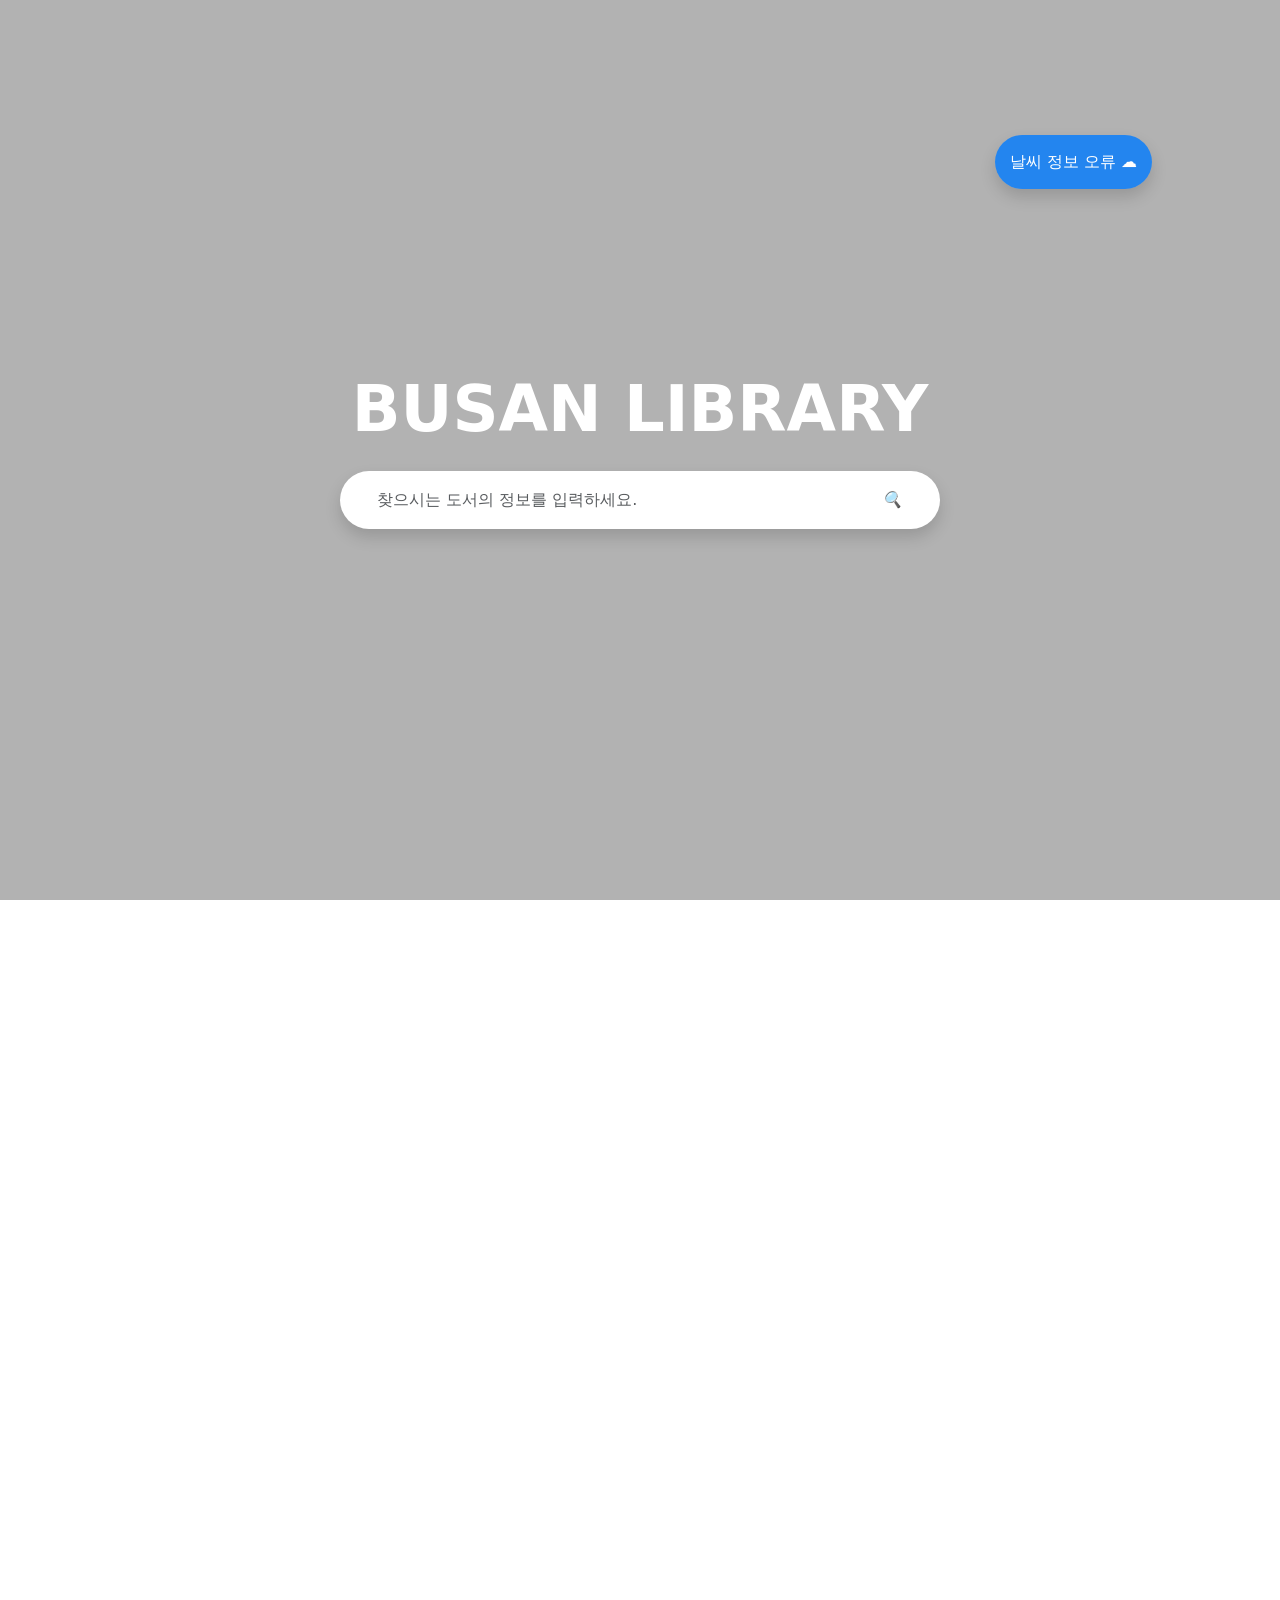
==== src/main/resources/templates/index.html @ 6555bce1 "feat: 메인페이지 틀 생성, 날씨 API 추가(서버에서 호출 방식으로 수정 예정)" ====
<!DOCTYPE html>
<html xmlns:th="http://www.thymeleaf.org">
<head>
    <meta charset="UTF-8">
    <meta name="viewport" content="width=device-width, initial-scale=1.0">
    <title>부산도서관 메인</title>
    <link href="https://cdn.jsdelivr.net/npm/bootstrap@5.3.0/dist/css/bootstrap.min.css" rel="stylesheet">

    <style>
        /* 1. 풀 페이지 스크롤 설정 */
        html, body {
            margin: 0; padding: 0;
            height: 100%;
            scroll-snap-type: y mandatory; /* Y축 자석 효과 */
            overflow-y: scroll;
        }
        section {
            height: 100vh; /* 화면 꽉 채우기 */
            scroll-snap-align: start; /* 섹션 시작점에 착 붙기 */
            position: relative;
            display: flex;
            flex-direction: column;
            justify-content: center;
            align-items: center;
        }

        /* Section 1: 배경 이미지 및 검색바 */
        #section1 {
            background: linear-gradient(rgba(0,0,0,0.3), rgba(0,0,0,0.3)),
            url('https://via.placeholder.com/1920x1080?text=Library+Background') no-repeat center center/cover;
            color: white;
        }
        .search-box {
            width: 80%; max-width: 600px;
            background: white;
            border-radius: 50px;
            padding: 10px 25px;
            display: flex; align-items: center;
        }
        .weather-info {
            position: absolute; top: 15%; right: 10%;
            background: rgba(0, 123, 255, 0.8);
            padding: 15px; border-radius: 30px;
        }

        /* Section 2: 도서관 소식 탭 */
        #section2 { background-color: #f8f9fa; }
        .nav-tabs .nav-link.active { background-color: #007bff; color: white; }

        /* Section 3: 공간 소개 캐러셀 */
        #section3 { background-color: #ffffff; }
        .carousel-item img { height: 60vh; object-fit: cover; }
    </style>
</head>
<body>

<section id="section1">
    <div class="weather-info shadow">
        <span id="busan-temp">로딩 중...</span>
        <span id="weather-icon">☁️</span>
    </div>

    <h1 class="display-3 fw-bold mb-4">BUSAN LIBRARY</h1>
    <div class="search-box shadow">
        <input type="text" class="form-control border-0 shadow-none"
               placeholder="찾으시는 도서의 정보를 입력하세요.">
        <button class="btn text-primary"><i class="bi bi-search">🔍</i></button>
    </div>
</section>

<section id="section2" class="container">
    <h2 class="mb-5 fw-bold">도서관 소식</h2>
    <ul class="nav nav-tabs mb-4" id="newsTab" role="tablist">
        <li class="nav-item"><button class="nav-link active" data-bs-toggle="tab" data-bs-target="#notice">공지사항</button></li>
        <li class="nav-item"><button class="nav-link" data-bs-toggle="tab" data-bs-target="#event">문화행사</button></li>
    </ul>
    <div class="tab-content w-100 p-4 bg-white rounded shadow-sm">
        <div class="tab-pane fade show active" id="notice">
            <p>등록된 공지사항이 없습니다. <a href="#">[전체보기]</a></p>
        </div>
        <div class="tab-pane fade" id="event">
            <p>진행 중인 행사가 없습니다. <a href="#">[전체보기]</a></p>
        </div>
    </div>
</section>

<section id="section3" class="container">
    <h2 class="mb-4 fw-bold">공간 소개</h2>
    <div id="spaceCarousel" class="carousel slide w-100" data-bs-ride="carousel">
        <div class="carousel-inner rounded shadow">
            <div class="carousel-item active">
                <img src="https://via.placeholder.com/1200x600?text=Space+01" class="d-block w-100" alt="공간1">
                <div class="carousel-caption d-none d-md-block bg-dark bg-opacity-50">
                    <h5>책누리터</h5>
                    <p>자유로운 독서 공간</p>
                </div>
            </div>
        </div>
        <button class="carousel-control-prev" type="button" data-bs-target="#spaceCarousel" data-bs-slide="prev">
            <span class="carousel-control-prev-icon"></span>
        </button>
        <button class="carousel-control-next" type="button" data-bs-target="#spaceCarousel" data-bs-slide="next">
            <span class="carousel-control-next-icon"></span>
        </button>
    </div>
</section>

<script src="https://cdn.jsdelivr.net/npm/bootstrap@5.3.0/dist/js/bootstrap.bundle.min.js"></script>
<script>

    // 1. 공공데이터포털에서 받은 인증키 (Encoding 키를 권장하지만 안 되면 Decoding 키로 교체)
    const WEATHER_API_KEY = '7e3732823bcfddf911e567ea22fe8bfcb55a3cc9e0ce0d9512bcf6c9d0312123';

    async function getBusanWeather() {
        // 2. 현재 날짜와 시간을 기상청 형식(YYYYMMDD / HH00)에 맞게 생성
        const now = new Date();
        const baseDate = now.toISOString().split('T')[0].replace(/-/g, '');

        // 초단기실황은 매시간 45분에 데이터가 생성되므로, 45분 이전이면 전 시간 데이터를 가져옵니다.
        let hours = now.getHours();
        if (now.getMinutes() < 45) hours -= 1;
        const baseTime = String(hours).padStart(2, '0') + '00';

        // 3. 부산광역시청 부근 좌표 (nx=98, ny=76)
        const url = `https://apis.data.go.kr/1360000/VilageFcstInfoService_2.0/getUltraSrtNcst`
            + `?serviceKey=${WEATHER_API_KEY}`
            + `&pageNo=1&numOfRows=10&dataType=JSON`
            + `&base_date=${baseDate}&base_time=${baseTime}&nx=98&ny=76`;

        try {
            const response = await fetch(url);
            const data = await response.json();

            if (data.response.header.resultCode === '00') {
                const items = data.response.body.items.item;

                // T1H: 기온, PTY: 강수형태 (0:없음, 1:비, 3:눈 등)
                const temp = items.find(i => i.category === 'T1H').obsrValue;
                const pty = items.find(i => i.category === 'PTY').obsrValue;

                // 기온 업데이트
                document.getElementById('busan-temp').innerText = `부산 ${temp}°C`;

                // 강수 형태에 따른 아이콘 변경 (간단 버전)
                let icon = '☀️';
                if (pty === '1' || pty === '2') icon = '🌧️';
                else if (pty === '3') icon = '❄️';
                else if (now.getHours() >= 18 || now.getHours() < 6) icon = '🌙';

                document.getElementById('weather-icon').innerText = icon;

                console.log("날씨 업데이트 완료!", baseDate, baseTime);
            } else {
                console.error("API 응답 오류:", data.response.header.resultMsg);
            }
        } catch (error) {
            console.error("날씨 호출 실패:", error);
            document.getElementById('busan-temp').innerText = "날씨 정보 오류";
        }
    }

    // 페이지 로드 시 즉시 실행
    getBusanWeather();
</script>
</body>
</html>
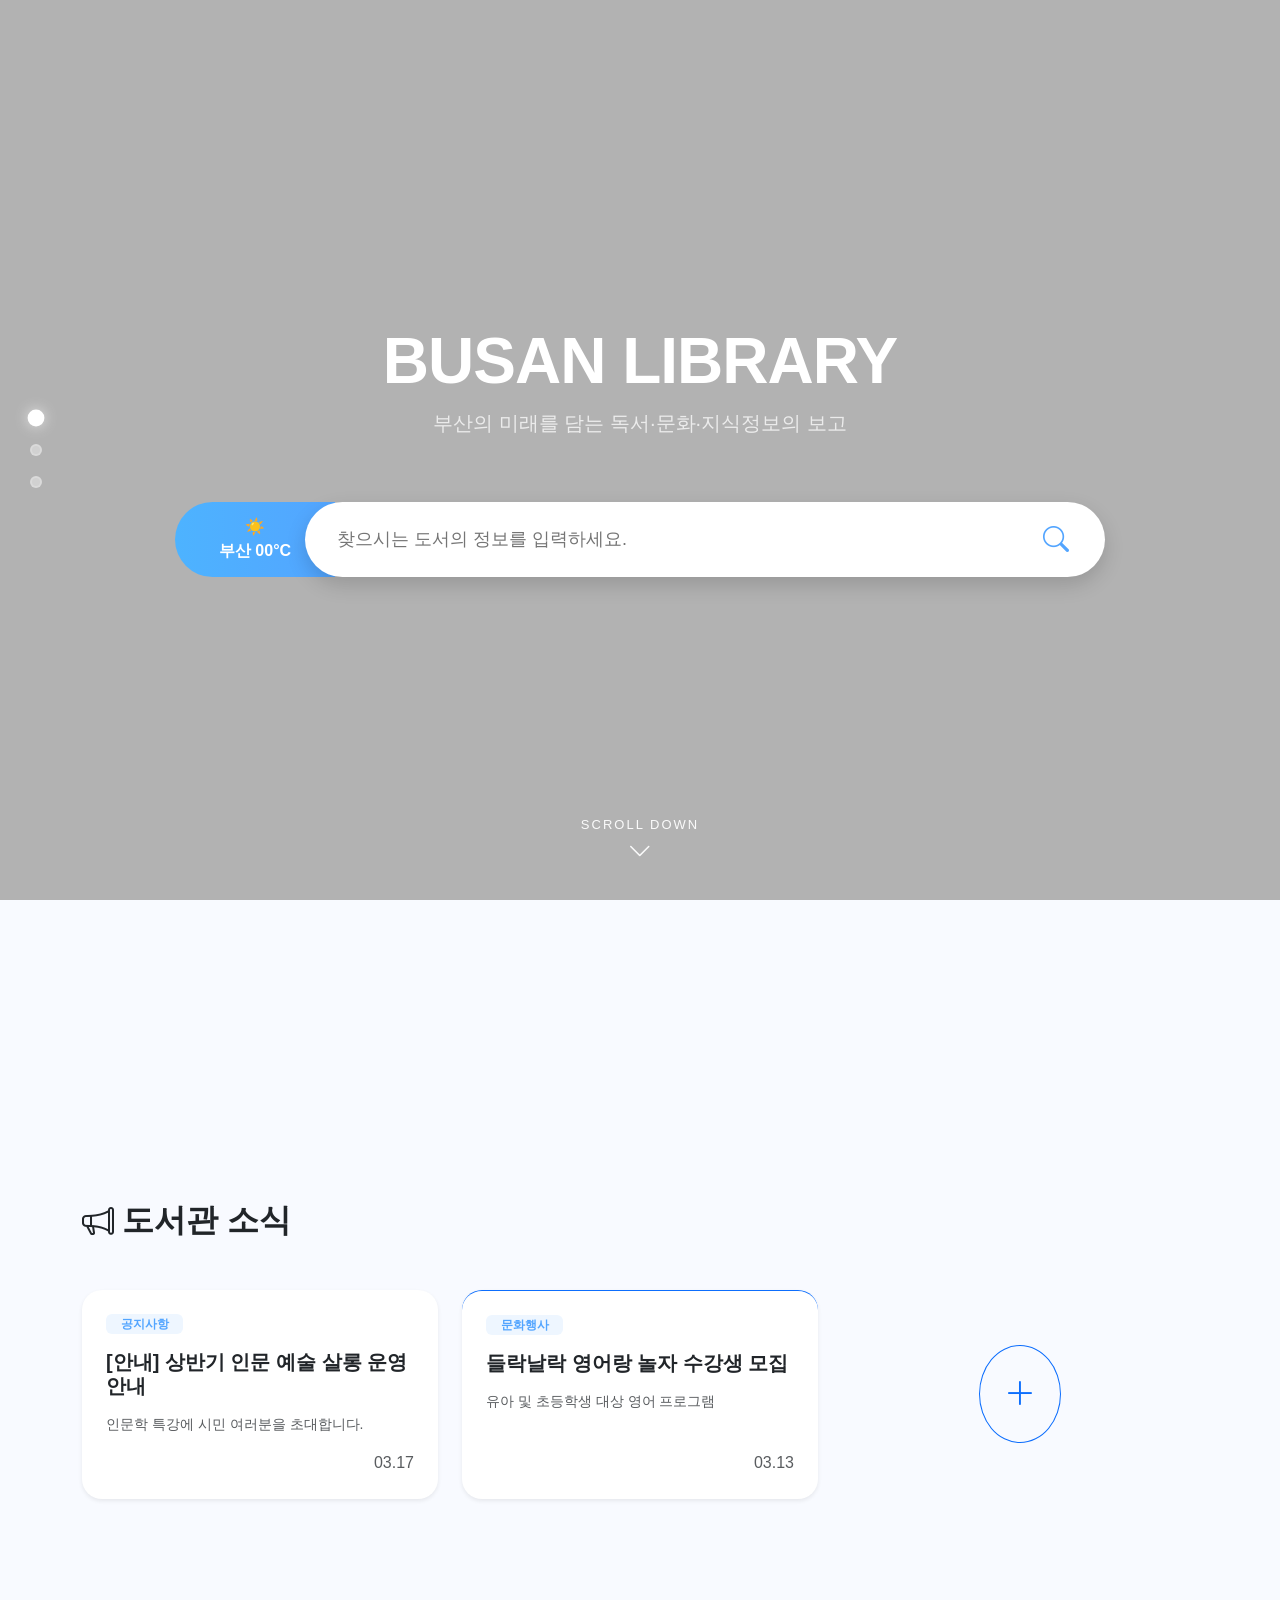
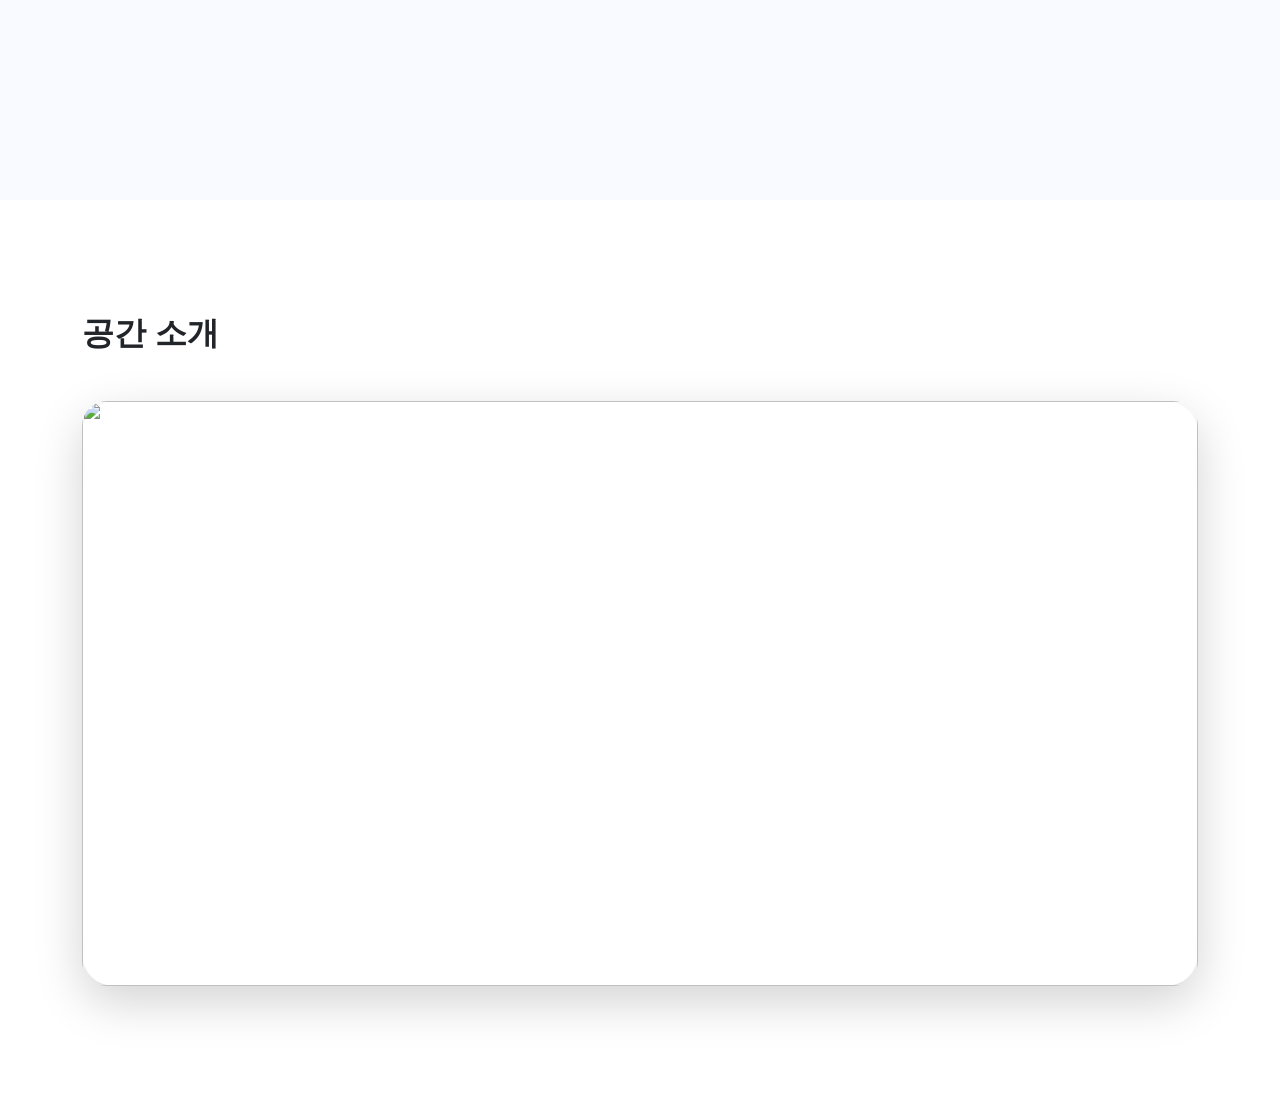
==== commit ceee67d4: "Merge branch 'middle' into jihyo # Conflicts: #	src/main/resources/application.properties" ====
--- a/src/main/resources/templates/index.html
+++ b/src/main/resources/templates/index.html
@@ -3,164 +3,285 @@
 <head>
     <meta charset="UTF-8">
     <meta name="viewport" content="width=device-width, initial-scale=1.0">
-    <title>부산도서관 메인</title>
+    <title>부산도서관 - 메인</title>
+
     <link href="https://cdn.jsdelivr.net/npm/bootstrap@5.3.0/dist/css/bootstrap.min.css" rel="stylesheet">
+    <link rel="stylesheet" href="https://cdn.jsdelivr.net/npm/bootstrap-icons@1.11.0/font/bootstrap-icons.css">
+
+    <link rel="stylesheet" as="style" crossorigin href="https://cdn.jsdelivr.net/gh/orioncactus/pretendard@v1.3.9/dist/web/static/pretendard.css" />
 
     <style>
-        /* 1. 풀 페이지 스크롤 설정 */
+        :root {
+            --lib-blue: #53a5ff;
+        }
+
+        /* 1. 기본 레이아웃 및 자석 스크롤 설정 */
         html, body {
             margin: 0; padding: 0;
             height: 100%;
-            scroll-snap-type: y mandatory; /* Y축 자석 효과 */
+            scroll-snap-type: y mandatory;
+            scroll-behavior: smooth;
+            background-color: #fff;
+            /* 스크롤바 숨기기 (Firefox, IE/Edge) */
+            scrollbar-width: none;
+            -ms-overflow-style: none;
+        }
+
+        /* 크롬, 사파리, 엣지에서 스크롤바 숨기기 */
+        html::-webkit-scrollbar, body::-webkit-scrollbar {
+            display: none;
+        }
+
+        body {
+            font-family: 'Pretendard Variable', sans-serif;
             overflow-y: scroll;
         }
+
         section {
-            height: 100vh; /* 화면 꽉 채우기 */
-            scroll-snap-align: start; /* 섹션 시작점에 착 붙기 */
+            height: 100vh;
+            width: 100%;
+            scroll-snap-align: start;
+            scroll-snap-stop: always;
             position: relative;
             display: flex;
-            flex-direction: column;
+            align-items: center;
             justify-content: center;
-            align-items: center;
-        }
-
-        /* Section 1: 배경 이미지 및 검색바 */
+        }
+
+        /* 2. 왼쪽 고정 점 (Scroll Dots) 스타일 */
+        .scroll-dots {
+            position: fixed;
+            top: 50%;
+            left: 30px;
+            transform: translateY(-50%);
+            display: flex;
+            flex-direction: column;
+            gap: 20px;
+            z-index: 2000;
+        }
+
+        .scroll-dots .dot {
+            width: 12px;
+            height: 12px;
+            background-color: rgba(255, 255, 255, 0.4);
+            border: 2px solid rgba(255, 255, 255, 0.2);
+            border-radius: 50%;
+            transition: all 0.3s ease;
+            text-decoration: none;
+        }
+
+        /* [활성화 상태] - 선택 시 색상 전부 선명한 화이트로 */
+        .scroll-dots .dot.active,
+        .scroll-dots .dot:hover {
+            /* 기존: 테두리만 있는 느낌 제거 */
+            /* [수정] 선명한 화이트로 꽉 채우기 */
+            background-color: #ffffff;
+            border: none; /* 테두리는 깔끔하게 제거 */
+
+            transform: scale(1.4); /* 살짝 커지는 효과 유지 */
+            box-shadow: 0 0 10px #e5e5e5;
+        }
+
+
+        /* 3. Section 1 디자인 (메인 비주얼) */
         #section1 {
             background: linear-gradient(rgba(0,0,0,0.3), rgba(0,0,0,0.3)),
-            url('https://via.placeholder.com/1920x1080?text=Library+Background') no-repeat center center/cover;
+            url('https://library.busan.go.kr/portal/img/main/visual_img01.jpg') no-repeat center center/cover;
             color: white;
-        }
-        .search-box {
-            width: 80%; max-width: 600px;
-            background: white;
+            flex-direction: column;
+        }
+
+        .main-title { font-weight: 800; letter-spacing: -1px; }
+
+        /* [핵심] 레이어드 검색 캡슐 */
+        .search-capsule {
+            display: flex;
+            align-items: center;
+            width: 90%;
+            max-width: 930px;
+            height: 75px;
+            background: transparent;
+            overflow: visible;
+        }
+
+        .weather-box {
+            background: linear-gradient(to right, #4db3ff, var(--lib-blue));
+            color: white;
+            height: 100%;
+            min-width: 160px;
+            display: flex;
+            flex-direction: column;
+            justify-content: center;
+            align-items: center;
+            font-weight: 700;
+            padding: 0 15px;
+            border-top-left-radius: 50px;
+            border-bottom-left-radius: 50px;
+            z-index: 1;
+        }
+
+        .search-input-group {
+            display: flex;
+            flex: 1;
+            height: 100%;
+            background-color: white;
             border-radius: 50px;
-            padding: 10px 25px;
-            display: flex; align-items: center;
-        }
-        .weather-info {
-            position: absolute; top: 15%; right: 10%;
-            background: rgba(0, 123, 255, 0.8);
-            padding: 15px; border-radius: 30px;
-        }
-
-        /* Section 2: 도서관 소식 탭 */
-        #section2 { background-color: #f8f9fa; }
-        .nav-tabs .nav-link.active { background-color: #007bff; color: white; }
-
-        /* Section 3: 공간 소개 캐러셀 */
+            padding: 0 30px;
+            align-items: center;
+            margin-left: -30px; /* 레이어 겹치기 */
+            z-index: 2;
+            box-shadow: 0 8px 20px rgba(0,0,0,0.15);
+        }
+
+        .search-input {
+            border: none; outline: none;
+            width: 100%; font-size: 18px; color: #333;
+            background: transparent;
+        }
+
+        .search-btn {
+            background: none; border: none;
+            color: var(--lib-blue); font-size: 26px;
+            cursor: pointer;
+        }
+
+        /* 스크롤 가이드 가사 애니메이션 */
+        .scroll-down-guide {
+            position: absolute;
+            bottom: 30px;
+            left: 50%;
+            transform: translateX(-50%);
+            display: flex;
+            flex-direction: column;
+            align-items: center;
+            color: rgba(255, 255, 255, 0.94);
+        }
+
+        .scroll-down-guide .arrow {
+            font-size: 24px;
+            animation: scrollDownAni 1.5s infinite;
+        }
+
+        @keyframes scrollDownAni {
+            0%, 100% { transform: translateY(0); opacity: 0.7; }
+            50% { transform: translateY(10px); opacity: 1; }
+        }
+
+        /* 4. Section 2 & 3 (공지사항 및 슬라이드) */
+        #section2 { background-color: #f8faff; }
         #section3 { background-color: #ffffff; }
-        .carousel-item img { height: 60vh; object-fit: cover; }
+        .card { border: none; border-radius: 20px; transition: 0.3s; }
+        .card:hover { transform: translateY(-10px); box-shadow: 0 10px 20px rgba(0,0,0,0.1); }
+        .badge-notice { background-color: #eef6ff; color: var(--lib-blue); }
+        .carousel-item img { height: 65vh; object-fit: cover; border-radius: 25px; }
     </style>
 </head>
 <body>
 
+<div class="scroll-dots" id="scrollDots">
+    <a href="#section1" class="dot active"></a>
+    <a href="#section2" class="dot"></a>
+    <a href="#section3" class="dot"></a>
+</div>
+
 <section id="section1">
-    <div class="weather-info shadow">
-        <span id="busan-temp">로딩 중...</span>
-        <span id="weather-icon">☁️</span>
-    </div>
-
-    <h1 class="display-3 fw-bold mb-4">BUSAN LIBRARY</h1>
-    <div class="search-box shadow">
-        <input type="text" class="form-control border-0 shadow-none"
-               placeholder="찾으시는 도서의 정보를 입력하세요.">
-        <button class="btn text-primary"><i class="bi bi-search">🔍</i></button>
+    <div class="text-center mb-5">
+        <h1 class="display-3 main-title">BUSAN LIBRARY</h1>
+        <p class="fs-5 opacity-75">부산의 미래를 담는 독서·문화·지식정보의 보고</p>
+    </div>
+
+    <form action="/book/list" method="get" class="search-capsule">
+        <div class="weather-box">
+            <span id="weather-icon" th:text="${weatherIcon}">☀️</span>
+            <span id="busan-text" th:text="'부산 ' + ${temp} + '°C'">부산 00°C</span>
+        </div>
+
+        <div class="search-input-group">
+            <input type="text" name="keyword" class="search-input"
+                   placeholder="찾으시는 도서의 정보를 입력하세요." required autofocus
+                   oninvalid="this.setCustomValidity('검색어를 입력해주세요.')"
+                   oninput="this.setCustomValidity('')">
+            <button type="submit" class="search-btn">
+                <i class="bi bi-search align-middle"></i>
+            </button>
+        </div>
+    </form>
+
+    <div class="scroll-down-guide">
+        <div class="text" style="font-size: 13px; letter-spacing: 2px;">SCROLL DOWN</div>
+        <i class="bi bi-chevron-down arrow"></i>
     </div>
 </section>
 
-<section id="section2" class="container">
-    <h2 class="mb-5 fw-bold">도서관 소식</h2>
-    <ul class="nav nav-tabs mb-4" id="newsTab" role="tablist">
-        <li class="nav-item"><button class="nav-link active" data-bs-toggle="tab" data-bs-target="#notice">공지사항</button></li>
-        <li class="nav-item"><button class="nav-link" data-bs-toggle="tab" data-bs-target="#event">문화행사</button></li>
-    </ul>
-    <div class="tab-content w-100 p-4 bg-white rounded shadow-sm">
-        <div class="tab-pane fade show active" id="notice">
-            <p>등록된 공지사항이 없습니다. <a href="#">[전체보기]</a></p>
-        </div>
-        <div class="tab-pane fade" id="event">
-            <p>진행 중인 행사가 없습니다. <a href="#">[전체보기]</a></p>
+<section id="section2">
+    <div class="container">
+        <h2 class="fw-bold mb-5"><i class="bi bi-megaphone align-middle me-2"></i>도서관 소식</h2>
+        <div class="row g-4">
+            <div class="col-md-4">
+                <div class="card p-4 shadow-sm h-100">
+                    <span class="badge badge-notice mb-3 w-25">공지사항</span>
+                    <h5 class="fw-bold mb-3">[안내] 상반기 인문 예술 살롱 운영 안내</h5>
+                    <p class="text-muted small">인문학 특강에 시민 여러분을 초대합니다.</p>
+                    <div class="mt-auto text-end text-muted">03.17</div>
+                </div>
+            </div>
+            <div class="col-md-4">
+                <div class="card p-4 shadow-sm h-100 border-primary border-top">
+                    <span class="badge badge-notice mb-3 w-25">문화행사</span>
+                    <h5 class="fw-bold mb-3">들락날락 영어랑 놀자 수강생 모집</h5>
+                    <p class="text-muted small">유아 및 초등학생 대상 영어 프로그램</p>
+                    <div class="mt-auto text-end text-muted">03.13</div>
+                </div>
+            </div>
+            <div class="col-md-4 d-flex align-items-center justify-content-center">
+                <a href="#" class="btn btn-outline-primary rounded-circle p-4"><i class="bi bi-plus-lg fs-2"></i></a>
+            </div>
         </div>
     </div>
 </section>
 
-<section id="section3" class="container">
-    <h2 class="mb-4 fw-bold">공간 소개</h2>
-    <div id="spaceCarousel" class="carousel slide w-100" data-bs-ride="carousel">
-        <div class="carousel-inner rounded shadow">
-            <div class="carousel-item active">
-                <img src="https://via.placeholder.com/1200x600?text=Space+01" class="d-block w-100" alt="공간1">
-                <div class="carousel-caption d-none d-md-block bg-dark bg-opacity-50">
-                    <h5>책누리터</h5>
-                    <p>자유로운 독서 공간</p>
-                </div>
-            </div>
-        </div>
-        <button class="carousel-control-prev" type="button" data-bs-target="#spaceCarousel" data-bs-slide="prev">
-            <span class="carousel-control-prev-icon"></span>
-        </button>
-        <button class="carousel-control-next" type="button" data-bs-target="#spaceCarousel" data-bs-slide="next">
-            <span class="carousel-control-next-icon"></span>
-        </button>
+<section id="section3">
+    <div class="container text-center">
+        <h2 class="fw-bold mb-5 text-start">공간 소개</h2>
+        <div id="libCarousel" class="carousel slide shadow-lg rounded-5" data-bs-ride="carousel">
+            <div class="carousel-inner">
+                <div class="carousel-item active"><img src="https://library.busan.go.kr/portal/img/main/space_img01.jpg" class="d-block w-100"></div>
+                <div class="carousel-item"><img src="https://library.busan.go.kr/portal/img/main/space_img02.jpg" class="d-block w-100"></div>
+            </div>
+        </div>
     </div>
 </section>
 
 <script src="https://cdn.jsdelivr.net/npm/bootstrap@5.3.0/dist/js/bootstrap.bundle.min.js"></script>
 <script>
-
-    // 1. 공공데이터포털에서 받은 인증키 (Encoding 키를 권장하지만 안 되면 Decoding 키로 교체)
-    const WEATHER_API_KEY = '7e3732823bcfddf911e567ea22fe8bfcb55a3cc9e0ce0d9512bcf6c9d0312123';
-
-    async function getBusanWeather() {
-        // 2. 현재 날짜와 시간을 기상청 형식(YYYYMMDD / HH00)에 맞게 생성
-        const now = new Date();
-        const baseDate = now.toISOString().split('T')[0].replace(/-/g, '');
-
-        // 초단기실황은 매시간 45분에 데이터가 생성되므로, 45분 이전이면 전 시간 데이터를 가져옵니다.
-        let hours = now.getHours();
-        if (now.getMinutes() < 45) hours -= 1;
-        const baseTime = String(hours).padStart(2, '0') + '00';
-
-        // 3. 부산광역시청 부근 좌표 (nx=98, ny=76)
-        const url = `https://apis.data.go.kr/1360000/VilageFcstInfoService_2.0/getUltraSrtNcst`
-            + `?serviceKey=${WEATHER_API_KEY}`
-            + `&pageNo=1&numOfRows=10&dataType=JSON`
-            + `&base_date=${baseDate}&base_time=${baseTime}&nx=98&ny=76`;
-
-        try {
-            const response = await fetch(url);
-            const data = await response.json();
-
-            if (data.response.header.resultCode === '00') {
-                const items = data.response.body.items.item;
-
-                // T1H: 기온, PTY: 강수형태 (0:없음, 1:비, 3:눈 등)
-                const temp = items.find(i => i.category === 'T1H').obsrValue;
-                const pty = items.find(i => i.category === 'PTY').obsrValue;
-
-                // 기온 업데이트
-                document.getElementById('busan-temp').innerText = `부산 ${temp}°C`;
-
-                // 강수 형태에 따른 아이콘 변경 (간단 버전)
-                let icon = '☀️';
-                if (pty === '1' || pty === '2') icon = '🌧️';
-                else if (pty === '3') icon = '❄️';
-                else if (now.getHours() >= 18 || now.getHours() < 6) icon = '🌙';
-
-                document.getElementById('weather-icon').innerText = icon;
-
-                console.log("날씨 업데이트 완료!", baseDate, baseTime);
-            } else {
-                console.error("API 응답 오류:", data.response.header.resultMsg);
+    const dots = document.querySelectorAll('.dot');
+    const sections = document.querySelectorAll('section');
+    const dotsContainer = document.getElementById('scrollDots');
+
+    window.addEventListener('scroll', () => {
+        let current = "";
+        sections.forEach(section => {
+            const sectionTop = section.offsetTop;
+            const sectionHeight = section.clientHeight;
+            if (pageYOffset >= (sectionTop - sectionHeight / 3)) {
+                current = section.getAttribute('id');
             }
-        } catch (error) {
-            console.error("날씨 호출 실패:", error);
-            document.getElementById('busan-temp').innerText = "날씨 정보 오류";
-        }
-    }
-
-    // 페이지 로드 시 즉시 실행
-    getBusanWeather();
+        });
+
+        dots.forEach(dot => {
+            dot.classList.remove('active');
+            if (dot.getAttribute('href').includes(current)) {
+                dot.classList.add('active');
+            }
+        });
+
+        // 배경이 밝은 섹션2, 3에서는 점 색상을 어둡게 변경
+        if (current === 'section2' || current === 'section3') {
+            dotsContainer.classList.add('dots-dark');
+        } else {
+            dotsContainer.classList.remove('dots-dark');
+        }
+    });
 </script>
 </body>
 </html>
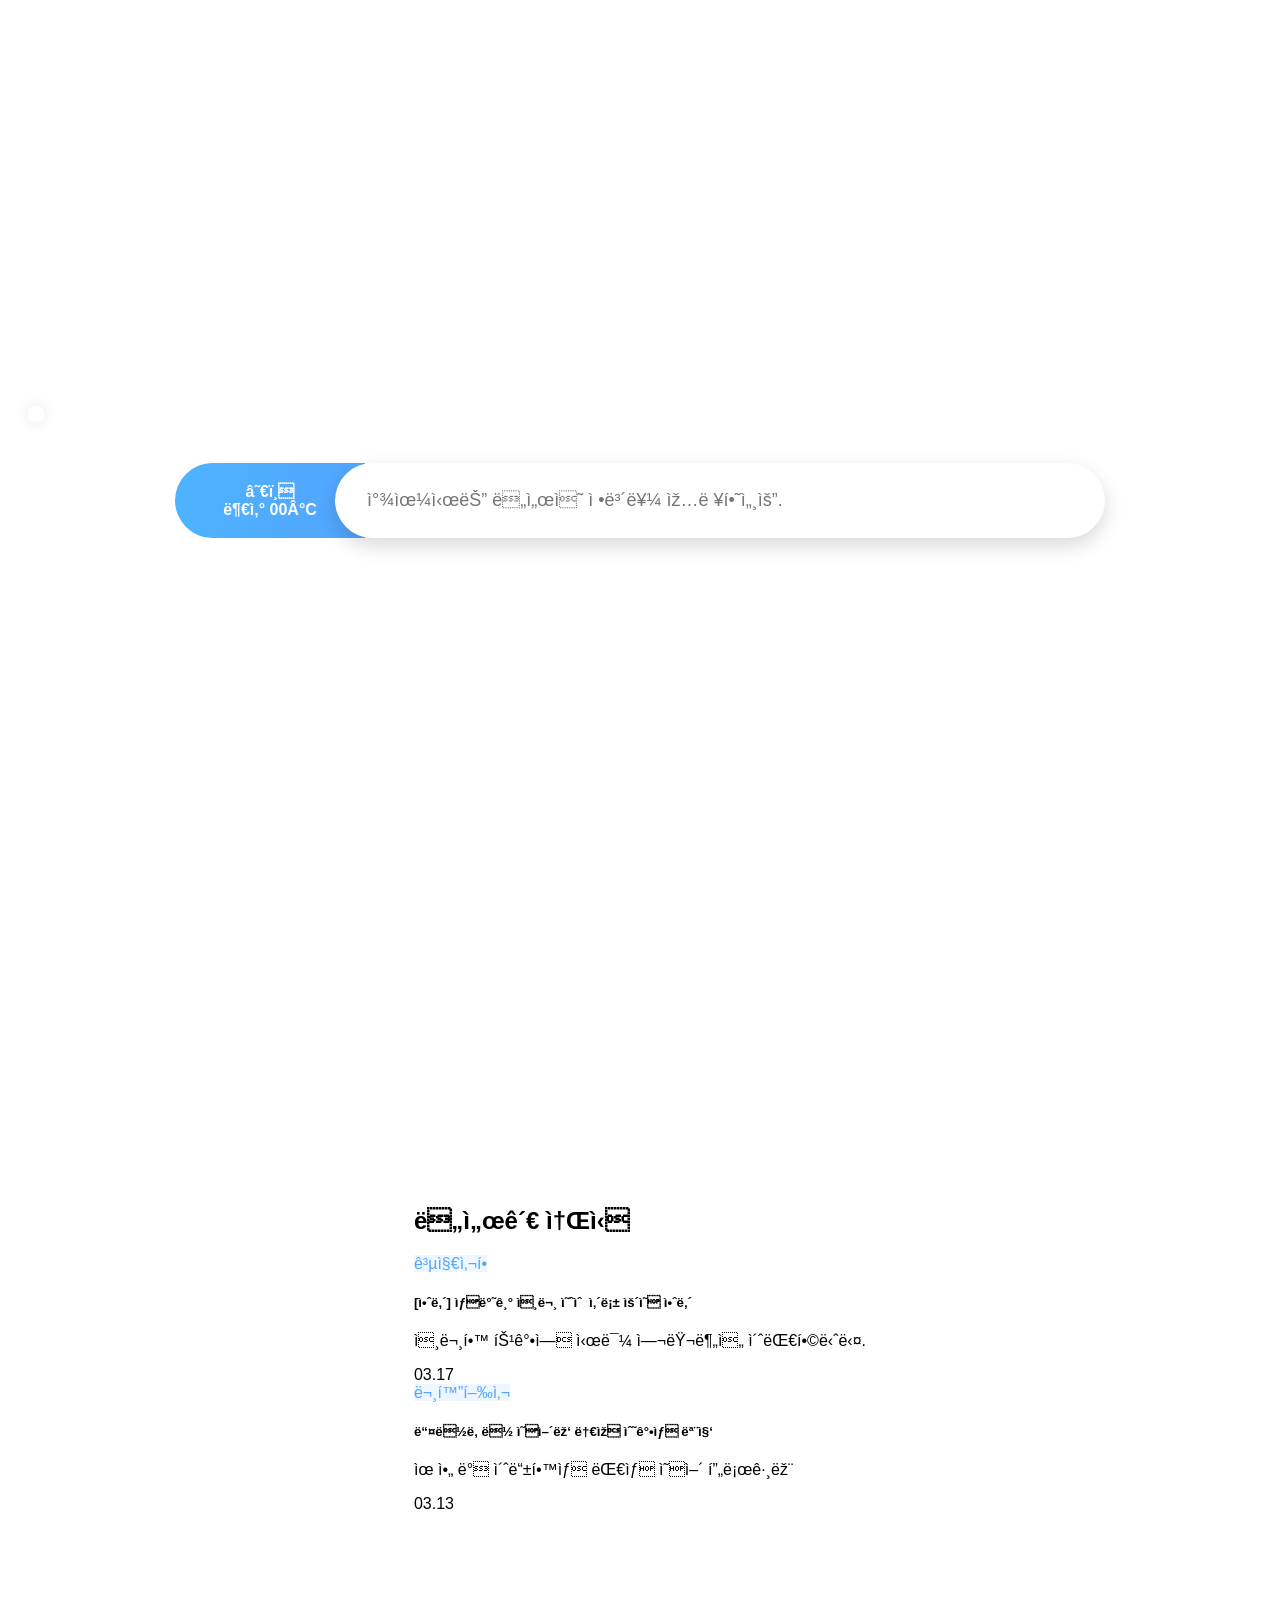
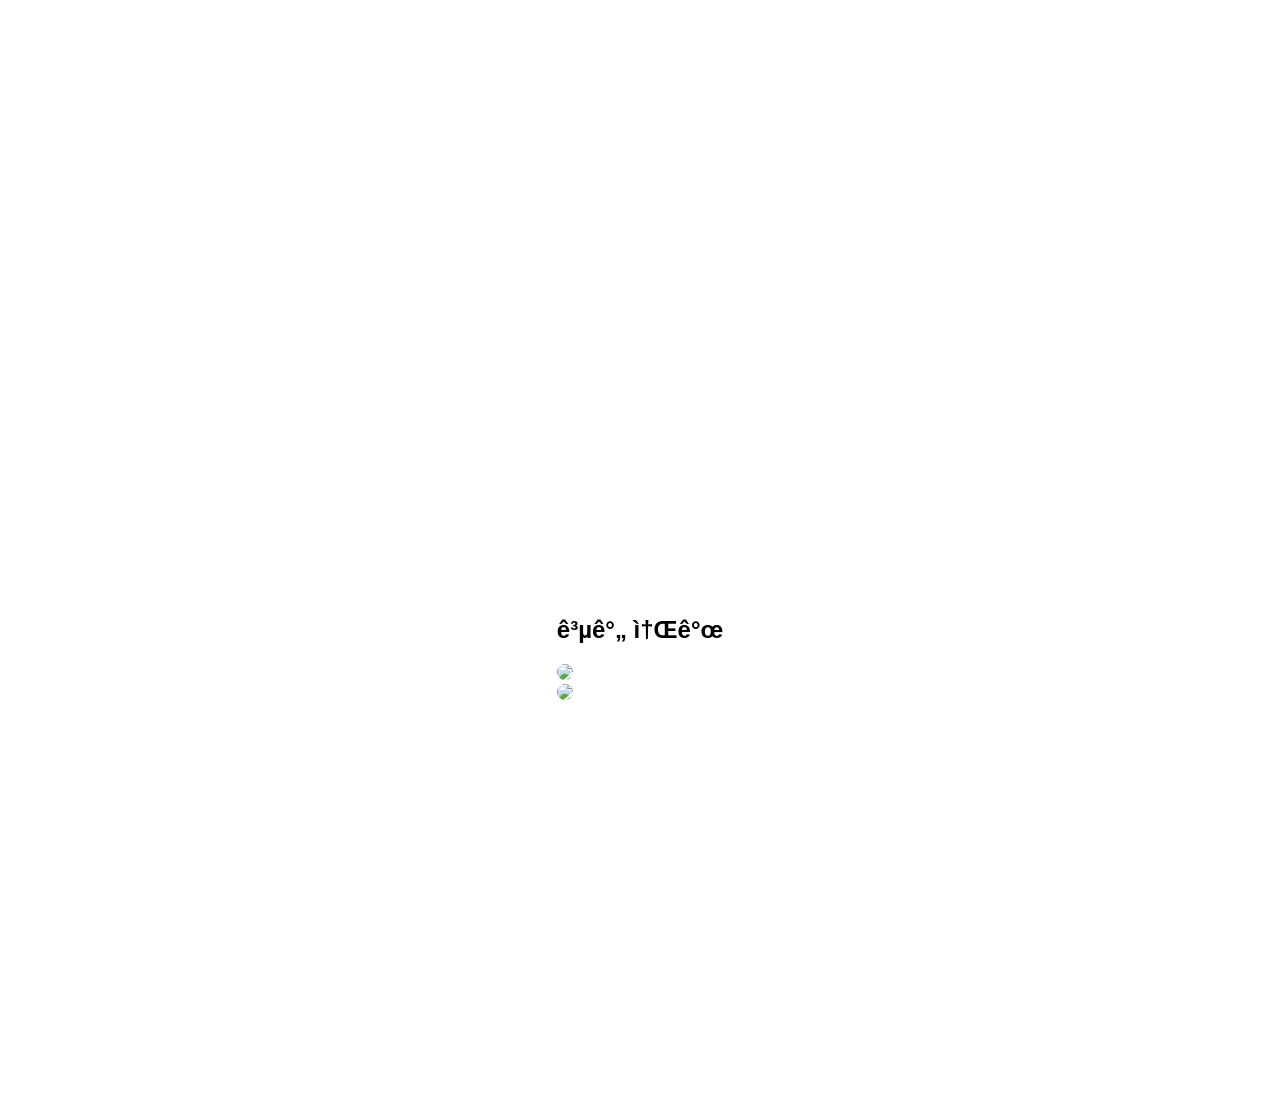
==== commit c86b9a89: "fix: 시설 예약, 비치희망도서 신청서 작성 후 데이터를 마이페이지에서 볼 수 없었던 오류 수정 style: 메인페이지 배경 이미지 삽입" ====
--- a/src/main/resources/templates/index.html
+++ b/src/main/resources/templates/index.html
@@ -1,14 +1,16 @@
 <!DOCTYPE html>
-<html xmlns:th="http://www.thymeleaf.org">
+<!-- [원본] <html xmlns:th="http://www.thymeleaf.org"> -->
+<html lang="ko"
+      xmlns:layout="http://www.ultraq.net.nz/thymeleaf/layout"
+      xmlns:th="http://www.thymeleaf.org"
+      layout:decorate="~{layout/base}">
 <head>
-    <meta charset="UTF-8">
-    <meta name="viewport" content="width=device-width, initial-scale=1.0">
-    <title>부산도서관 - 메인</title>
-
-    <link href="https://cdn.jsdelivr.net/npm/bootstrap@5.3.0/dist/css/bootstrap.min.css" rel="stylesheet">
-    <link rel="stylesheet" href="https://cdn.jsdelivr.net/npm/bootstrap-icons@1.11.0/font/bootstrap-icons.css">
-
-    <link rel="stylesheet" as="style" crossorigin href="https://cdn.jsdelivr.net/gh/orioncactus/pretendard@v1.3.9/dist/web/static/pretendard.css" />
+    <!-- [원본] <meta charset="UTF-8"> -->
+    <!-- [원본] <meta name="viewport" content="width=device-width, initial-scale=1.0"> -->
+    <!-- [원본] <title>부산도서관 - 메인</title> -->
+    <!-- [원본] <link href="https://cdn.jsdelivr.net/npm/bootstrap@5.3.0/dist/css/bootstrap.min.css" rel="stylesheet"> -->
+    <!-- [원본] <link rel="stylesheet" href="https://cdn.jsdelivr.net/npm/bootstrap-icons@1.11.0/font/bootstrap-icons.css"> -->
+    <!-- [원본] <link rel="stylesheet" as="style" crossorigin href="https://cdn.jsdelivr.net/gh/orioncactus/pretendard@v1.3.9/dist/web/static/pretendard.css" /> -->
 
     <style>
         :root {
@@ -84,9 +86,12 @@
 
 
         /* 3. Section 1 디자인 (메인 비주얼) */
+        .sectionBg{background: url(/images/main_bg_busanlib.jpg) no-repeat center center;
+            background-size: cover;}
+
         #section1 {
-            background: linear-gradient(rgba(0,0,0,0.3), rgba(0,0,0,0.3)),
-            url('https://library.busan.go.kr/portal/img/main/visual_img01.jpg') no-repeat center center/cover;
+            /*background: linear-gradient(rgba(0,0,0,0.3), rgba(0,0,0,0.3)),
+            url('https://library.busan.go.kr/portal/img/main/visual_img01.jpg') no-repeat center center/cover;*/
             color: white;
             flex-direction: column;
         }
@@ -168,15 +173,22 @@
         }
 
         /* 4. Section 2 & 3 (공지사항 및 슬라이드) */
-        #section2 { background-color: #f8faff; }
-        #section3 { background-color: #ffffff; }
+        /*#section2 { background-color: #f8faff; }*/
+        /*#section3 { background-color: #ffffff; }*/
         .card { border: none; border-radius: 20px; transition: 0.3s; }
         .card:hover { transform: translateY(-10px); box-shadow: 0 10px 20px rgba(0,0,0,0.1); }
         .badge-notice { background-color: #eef6ff; color: var(--lib-blue); }
         .carousel-item img { height: 65vh; object-fit: cover; border-radius: 25px; }
+
+        /* base.html 푸터를 scroll-snap 대상으로 추가 */
+        footer { scroll-snap-align: start; scroll-snap-stop: always; }
     </style>
 </head>
+<!-- [원본] <body> -->
 <body>
+
+<!-- layout:fragment="content" 로 base.html의 content 영역에 삽입 -->
+<div layout:fragment="content">
 
 <div class="scroll-dots" id="scrollDots">
     <a href="#section1" class="dot active"></a>
@@ -184,13 +196,13 @@
     <a href="#section3" class="dot"></a>
 </div>
 
-<section id="section1">
+<section id="section1" class="sectionBg">
     <div class="text-center mb-5">
         <h1 class="display-3 main-title">BUSAN LIBRARY</h1>
         <p class="fs-5 opacity-75">부산의 미래를 담는 독서·문화·지식정보의 보고</p>
     </div>
 
-    <form action="/book/list" method="get" class="search-capsule">
+    <form action="/book/booklist" method="get" class="search-capsule">
         <div class="weather-box">
             <span id="weather-icon" th:text="${weatherIcon}">☀️</span>
             <span id="busan-text" th:text="'부산 ' + ${temp} + '°C'">부산 00°C</span>
@@ -213,7 +225,7 @@
     </div>
 </section>
 
-<section id="section2">
+<section id="section2" class="sectionBg">
     <div class="container">
         <h2 class="fw-bold mb-5"><i class="bi bi-megaphone align-middle me-2"></i>도서관 소식</h2>
         <div class="row g-4">
@@ -233,14 +245,14 @@
                     <div class="mt-auto text-end text-muted">03.13</div>
                 </div>
             </div>
-            <div class="col-md-4 d-flex align-items-center justify-content-center">
-                <a href="#" class="btn btn-outline-primary rounded-circle p-4"><i class="bi bi-plus-lg fs-2"></i></a>
-            </div>
+<!--            <div class="col-md-4 d-flex align-items-center justify-content-center">-->
+<!--                <a href="#" class="btn btn-outline-primary rounded-circle p-4"><i class="bi bi-plus-lg fs-2"></i></a>-->
+<!--            </div>-->
         </div>
     </div>
 </section>
 
-<section id="section3">
+<section id="section3" class="sectionBg">
     <div class="container text-center">
         <h2 class="fw-bold mb-5 text-start">공간 소개</h2>
         <div id="libCarousel" class="carousel slide shadow-lg rounded-5" data-bs-ride="carousel">
@@ -252,7 +264,11 @@
     </div>
 </section>
 
-<script src="https://cdn.jsdelivr.net/npm/bootstrap@5.3.0/dist/js/bootstrap.bundle.min.js"></script>
+<!-- [원본] <script src="https://cdn.jsdelivr.net/npm/bootstrap@5.3.0/dist/js/bootstrap.bundle.min.js"></script> -->
+
+</div><!-- layout:fragment="content" 끝 -->
+
+<th:block layout:fragment="script">
 <script>
     const dots = document.querySelectorAll('.dot');
     const sections = document.querySelectorAll('section');
@@ -283,5 +299,7 @@
         }
     });
 </script>
+</th:block>
+
 </body>
 </html>
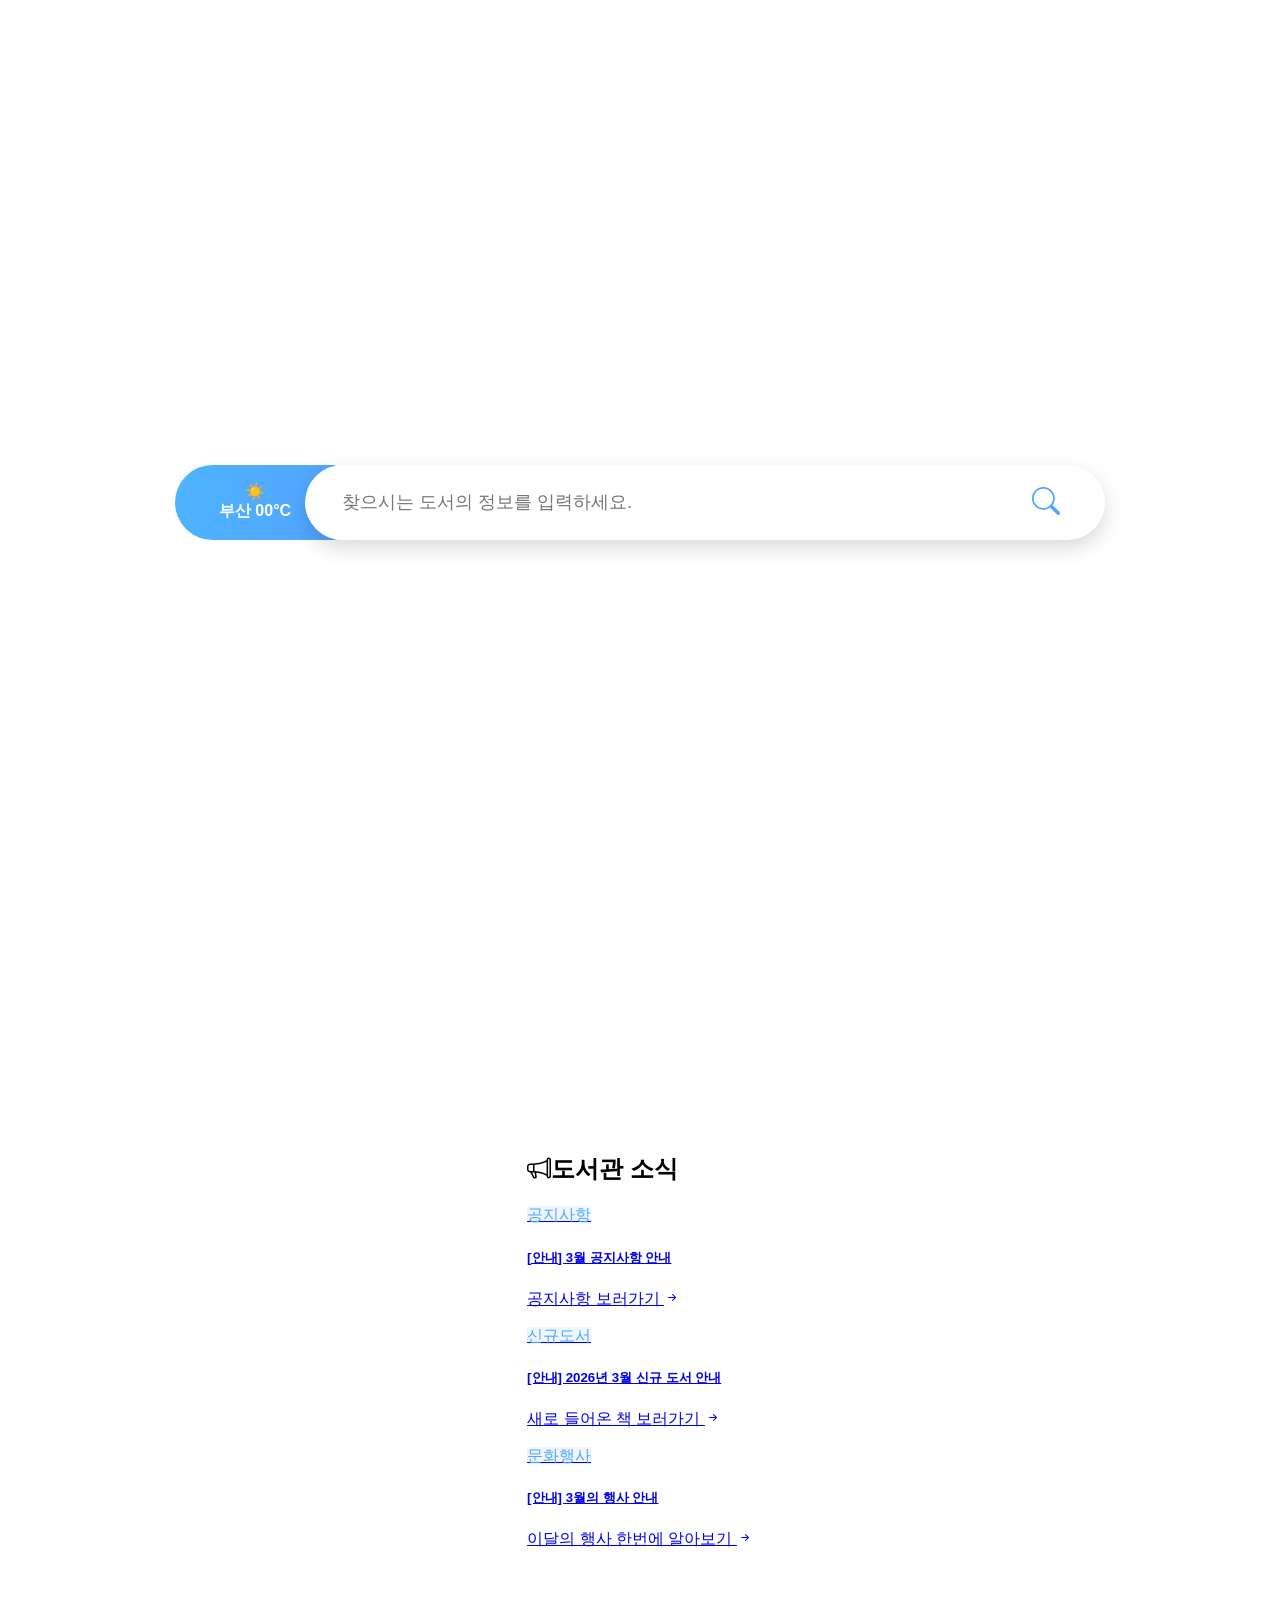
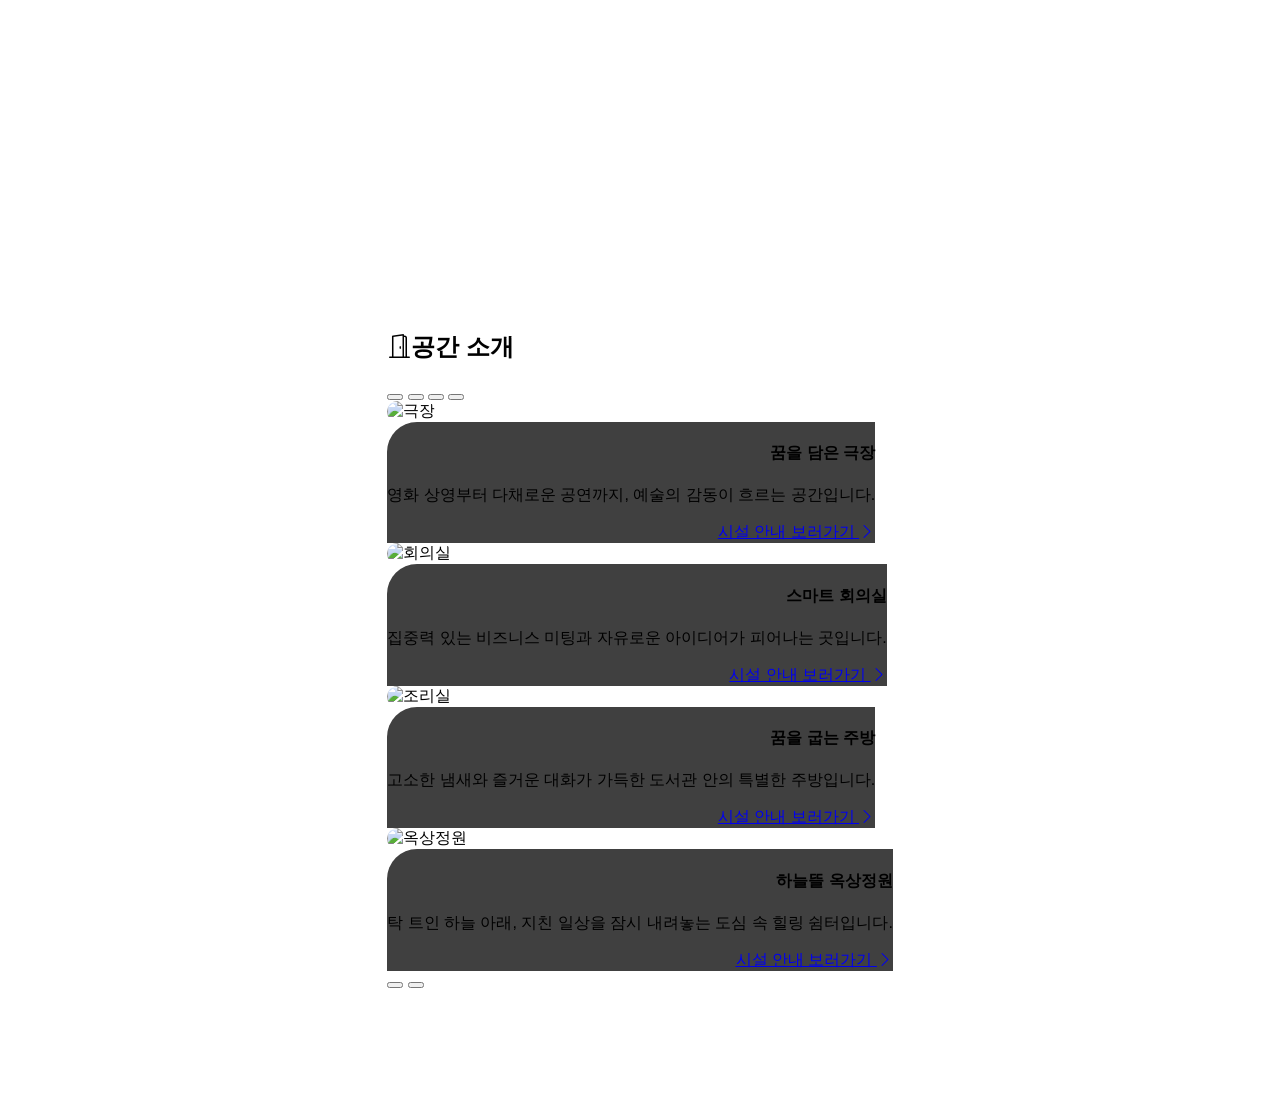
==== commit 6f91227d: "chore: 메인페이지 전체적으로 수정하였습니다" ====
--- a/src/main/resources/templates/index.html
+++ b/src/main/resources/templates/index.html
@@ -1,304 +1,272 @@
 <!DOCTYPE html>
-<!-- [원본] <html xmlns:th="http://www.thymeleaf.org"> -->
 <html lang="ko"
       xmlns:layout="http://www.ultraq.net.nz/thymeleaf/layout"
       xmlns:th="http://www.thymeleaf.org"
       layout:decorate="~{layout/base}">
 <head>
-    <!-- [원본] <meta charset="UTF-8"> -->
-    <!-- [원본] <meta name="viewport" content="width=device-width, initial-scale=1.0"> -->
-    <!-- [원본] <title>부산도서관 - 메인</title> -->
-    <!-- [원본] <link href="https://cdn.jsdelivr.net/npm/bootstrap@5.3.0/dist/css/bootstrap.min.css" rel="stylesheet"> -->
-    <!-- [원본] <link rel="stylesheet" href="https://cdn.jsdelivr.net/npm/bootstrap-icons@1.11.0/font/bootstrap-icons.css"> -->
-    <!-- [원본] <link rel="stylesheet" as="style" crossorigin href="https://cdn.jsdelivr.net/gh/orioncactus/pretendard@v1.3.9/dist/web/static/pretendard.css" /> -->
+    <link rel="stylesheet" href="https://cdn.jsdelivr.net/npm/bootstrap-icons@1.11.0/font/bootstrap-icons.css">
 
     <style>
-        :root {
-            --lib-blue: #53a5ff;
-        }
-
-        /* 1. 기본 레이아웃 및 자석 스크롤 설정 */
+        :root { --lib-blue: #53a5ff; }
+
+        /* 1. 스크롤 설정 유지 */
         html, body {
-            margin: 0; padding: 0;
-            height: 100%;
-            scroll-snap-type: y mandatory;
-            scroll-behavior: smooth;
-            background-color: #fff;
-            /* 스크롤바 숨기기 (Firefox, IE/Edge) */
-            scrollbar-width: none;
-            -ms-overflow-style: none;
-        }
-
-        /* 크롬, 사파리, 엣지에서 스크롤바 숨기기 */
-        html::-webkit-scrollbar, body::-webkit-scrollbar {
-            display: none;
-        }
-
-        body {
-            font-family: 'Pretendard Variable', sans-serif;
-            overflow-y: scroll;
-        }
+            margin: 0; padding: 0; height: 100%;
+            scroll-snap-type: y mandatory; scroll-behavior: smooth;
+            background-color: #fff; scrollbar-width: none; -ms-overflow-style: none;
+        }
+        html::-webkit-scrollbar, body::-webkit-scrollbar { display: none; }
+        body { font-family: 'Pretendard Variable', sans-serif; overflow-y: scroll; }
 
         section {
-            height: 100vh;
-            width: 100%;
-            scroll-snap-align: start;
-            scroll-snap-stop: always;
-            position: relative;
-            display: flex;
-            align-items: center;
-            justify-content: center;
-        }
-
-        /* 2. 왼쪽 고정 점 (Scroll Dots) 스타일 */
+            height: 100vh; width: 100%;
+            scroll-snap-align: start; scroll-snap-stop: always;
+            position: relative; display: flex; align-items: center; justify-content: center;
+        }
+
+        /* 2. 네비게이션 점 스타일 */
         .scroll-dots {
-            position: fixed;
-            top: 50%;
-            left: 30px;
-            transform: translateY(-50%);
-            display: flex;
-            flex-direction: column;
-            gap: 20px;
-            z-index: 2000;
-        }
-
+            position: fixed; top: 50%; left: 30px; transform: translateY(-50%);
+            display: flex; flex-direction: column; gap: 20px; z-index: 2000;
+        }
         .scroll-dots .dot {
-            width: 12px;
-            height: 12px;
+            width: 12px; height: 12px; border-radius: 50%;
             background-color: rgba(255, 255, 255, 0.4);
             border: 2px solid rgba(255, 255, 255, 0.2);
-            border-radius: 50%;
             transition: all 0.3s ease;
             text-decoration: none;
         }
-
-        /* [활성화 상태] - 선택 시 색상 전부 선명한 화이트로 */
-        .scroll-dots .dot.active,
-        .scroll-dots .dot:hover {
-            /* 기존: 테두리만 있는 느낌 제거 */
-            /* [수정] 선명한 화이트로 꽉 채우기 */
-            background-color: #ffffff;
-            border: none; /* 테두리는 깔끔하게 제거 */
-
-            transform: scale(1.4); /* 살짝 커지는 효과 유지 */
-            box-shadow: 0 0 10px #e5e5e5;
-        }
-
-
-        /* 3. Section 1 디자인 (메인 비주얼) */
-        .sectionBg{background: url(/images/main_bg_busanlib.jpg) no-repeat center center;
-            background-size: cover;}
-
+        .scroll-dots .dot.active { background-color: #fff; border: none; transform: scale(1.4); }
+
+        /* 3. 섹션 배경 통합 설정 */
+        .sectionBg {
+            background-size: cover;
+            background-position: center;
+            background-repeat: no-repeat;
+            /* 모든 섹션에 공통 배경 적용 (필요시 세션별로 개별 이미지 지정 가능) */
+            background-image:url('/images/main_bg_busanlib.jpg');
+        }
+
+        /* 세션 1만 배경 어둡게 유지 */
         #section1 {
-            /*background: linear-gradient(rgba(0,0,0,0.3), rgba(0,0,0,0.3)),
-            url('https://library.busan.go.kr/portal/img/main/visual_img01.jpg') no-repeat center center/cover;*/
-            color: white;
-            flex-direction: column;
-        }
-
-        .main-title { font-weight: 800; letter-spacing: -1px; }
-
-        /* [핵심] 레이어드 검색 캡슐 */
+            color: white; flex-direction: column;
+        }
+
         .search-capsule {
-            display: flex;
-            align-items: center;
-            width: 90%;
-            max-width: 930px;
-            height: 75px;
-            background: transparent;
-            overflow: visible;
-        }
-
+            display: flex; align-items: center; width: 90%; max-width: 930px; height: 75px;
+        }
         .weather-box {
             background: linear-gradient(to right, #4db3ff, var(--lib-blue));
-            color: white;
-            height: 100%;
-            min-width: 160px;
-            display: flex;
-            flex-direction: column;
-            justify-content: center;
-            align-items: center;
-            font-weight: 700;
-            padding: 0 15px;
-            border-top-left-radius: 50px;
-            border-bottom-left-radius: 50px;
-            z-index: 1;
-        }
-
+            height: 100%; min-width: 160px; display: flex; flex-direction: column;
+            justify-content: center; align-items: center; font-weight: 700;
+            border-top-left-radius: 50px; border-bottom-left-radius: 50px; z-index: 1;
+        }
         .search-input-group {
-            display: flex;
-            flex: 1;
-            height: 100%;
-            background-color: white;
-            border-radius: 50px;
-            padding: 0 30px;
-            align-items: center;
-            margin-left: -30px; /* 레이어 겹치기 */
-            z-index: 2;
-            box-shadow: 0 8px 20px rgba(0,0,0,0.15);
-        }
-
-        .search-input {
-            border: none; outline: none;
-            width: 100%; font-size: 18px; color: #333;
-            background: transparent;
-        }
+            display: flex; flex: 1; height: 100%; background: white;
+            border-radius: 50px; padding: 0 35px; align-items: center;
+            margin-left: -30px; z-index: 2; box-shadow: 0 8px 20px rgba(0,0,0,0.15);
+        }
+        .search-input { border: none; outline: none; flex: 1; font-size: 18px; color: #333; background: transparent; }
 
         .search-btn {
-            background: none; border: none;
-            color: var(--lib-blue); font-size: 26px;
-            cursor: pointer;
-        }
-
-        /* 스크롤 가이드 가사 애니메이션 */
+            background: none; border: none; padding: 10px;
+            color: var(--lib-blue); font-size: 28px;
+            cursor: pointer; display: flex; align-items: center; justify-content: center;
+        }
+
+        /* 스크롤 가이드 */
         .scroll-down-guide {
-            position: absolute;
-            bottom: 30px;
-            left: 50%;
-            transform: translateX(-50%);
-            display: flex;
-            flex-direction: column;
-            align-items: center;
-            color: rgba(255, 255, 255, 0.94);
-        }
-
+            position: absolute; bottom: 30px; left: 50%; transform: translateX(-50%);
+            display: flex; flex-direction: column; align-items: center; color: #fff;
+        }
         .scroll-down-guide .arrow {
-            font-size: 24px;
-            animation: scrollDownAni 1.5s infinite;
-        }
-
+            font-size: 24px; animation: scrollDownAni 1.5s infinite;
+        }
         @keyframes scrollDownAni {
             0%, 100% { transform: translateY(0); opacity: 0.7; }
             50% { transform: translateY(10px); opacity: 1; }
         }
 
-        /* 4. Section 2 & 3 (공지사항 및 슬라이드) */
-        /*#section2 { background-color: #f8faff; }*/
-        /*#section3 { background-color: #ffffff; }*/
-        .card { border: none; border-radius: 20px; transition: 0.3s; }
+        /* 4. 카드 및 슬라이드 */
+        .card { border: none; border-radius: 20px; transition: 0.3s; background-color: rgba(255, 255, 255, 0.9); }
         .card:hover { transform: translateY(-10px); box-shadow: 0 10px 20px rgba(0,0,0,0.1); }
         .badge-notice { background-color: #eef6ff; color: var(--lib-blue); }
         .carousel-item img { height: 65vh; object-fit: cover; border-radius: 25px; }
 
-        /* base.html 푸터를 scroll-snap 대상으로 추가 */
         footer { scroll-snap-align: start; scroll-snap-stop: always; }
     </style>
 </head>
-<!-- [원본] <body> -->
 <body>
 
-<!-- layout:fragment="content" 로 base.html의 content 영역에 삽입 -->
 <div layout:fragment="content">
-
-<div class="scroll-dots" id="scrollDots">
-    <a href="#section1" class="dot active"></a>
-    <a href="#section2" class="dot"></a>
-    <a href="#section3" class="dot"></a>
+    <div class="scroll-dots" id="scrollDots">
+        <a href="#section1" class="dot active"></a>
+        <a href="#section2" class="dot"></a>
+        <a href="#section3" class="dot"></a>
+    </div>
+
+    <section id="section1" class="sectionBg">
+        <div class="text-center mb-5">
+            <h1 class="display-3 fw-bold">BUSAN LIBRARY</h1>
+            <p class="fs-5 opacity-75">부산의 미래를 담는 독서·문화·지식정보의 보고</p>
+        </div>
+
+        <form action="/book/booklist" method="get" class="search-capsule">
+            <div class="weather-box">
+                <span id="weather-icon" th:text="${weatherIcon}">☀️</span>
+                <span id="busan-text" th:text="'부산 ' + ${temp} + '°C'">부산 00°C</span>
+            </div>
+
+            <div class="search-input-group">
+                <input type="text" name="keyword" class="search-input"
+                       placeholder="찾으시는 도서의 정보를 입력하세요." required autofocus>
+                <button type="submit" class="search-btn">
+                    <i class="bi bi-search"></i>
+                </button>
+            </div>
+        </form>
+
+        <div class="scroll-down-guide">
+            <div style="font-size: 13px; letter-spacing: 2px;">SCROLL DOWN</div>
+            <i class="bi bi-chevron-down arrow"></i>
+        </div>
+    </section>
+
+    <section id="section2" class="sectionBg">
+        <div class="container">
+            <h2 class="fw-bold mb-5"><i class="bi bi-megaphone align-middle me-2"></i>도서관 소식</h2>
+            <div class="row g-4">
+                <div class="col-md-4">
+                    <a href="/notice/list" class="card p-4 shadow-sm h-100 text-decoration-none text-dark d-flex flex-column">
+                        <span class="badge badge-notice mb-3 w-25">공지사항</span>
+                        <h5 class="fw-bold mb-3">[안내] 3월 공지사항 안내</h5>
+                        <p class="text-muted small mt-auto">공지사항 보러가기 <i class="bi bi-arrow-right-short"></i></p>
+                    </a>
+                </div>
+
+                <div class="col-md-4">
+                    <a href="/book/booklist?sort=regDate" class="card p-4 shadow-sm h-100 text-decoration-none text-dark d-flex flex-column">
+                        <span class="badge badge-notice mb-3 w-25">신규도서</span>
+                        <h5 class="fw-bold mb-3">[안내] 2026년 3월 신규 도서 안내</h5>
+                        <p class="text-muted small mt-auto">새로 들어온 책 보러가기 <i class="bi bi-arrow-right-short"></i></p>
+                    </a>
+                </div>
+
+                <div class="col-md-4">
+                    <a href="/event/list" class="card p-4 shadow-sm h-100 text-decoration-none text-dark d-flex flex-column">
+                        <span class="badge badge-notice mb-3 w-25">문화행사</span>
+                        <h5 class="fw-bold mb-3">[안내] 3월의 행사 안내</h5>
+                        <p class="text-muted small mt-auto">이달의 행사 한번에 알아보기 <i class="bi bi-arrow-right-short"></i></p>
+                    </a>
+                </div>
+            </div>
+        </div>
+    </section>
+
+    <section id="section3" class="sectionBg">
+        <div class="container text-center">
+            <h2 class="fw-bold mb-5 text-start"><i class="bi bi-door-open align-middle me-2"></i>공간 소개</h2>
+
+            <div id="libCarousel" class="carousel slide shadow-lg rounded-5 overflow-hidden" data-bs-ride="carousel">
+                <div class="carousel-indicators">
+                    <button type="button" data-bs-target="#libCarousel" data-bs-slide-to="0" class="active"></button>
+                    <button type="button" data-bs-target="#libCarousel" data-bs-slide-to="1"></button>
+                    <button type="button" data-bs-target="#libCarousel" data-bs-slide-to="2"></button>
+                    <button type="button" data-bs-target="#libCarousel" data-bs-slide-to="3"></button>
+                </div>
+
+                <div class="carousel-inner">
+                    <div class="carousel-item active">
+                        <img src="/images/space_01.jpg" class="d-block w-100" alt="극장">
+                        <div class="carousel-caption d-none d-md-block p-0" style="right: 0; bottom: 0; left: auto; margin: 0; z-index: 50;">
+                            <div class="p-4" style="background: rgba(0,0,0,0.75); backdrop-filter: blur(15px); border-top-left-radius: 30px; display: inline-block; text-align: right; pointer-events: auto;">
+                                <h4 class="fw-bold mb-1">꿈을 담은 극장</h4>
+                                <p class="small mb-3 opacity-75">영화 상영부터 다채로운 공연까지, 예술의 감동이 흐르는 공간입니다.</p>
+                                <a th:href="@{/info/facilities}" href="/info/facilities" class="btn btn-primary btn-sm rounded-pill px-4 shadow-sm" style="position: relative; z-index: 60;">
+                                    시설 안내 보러가기 <i class="bi bi-chevron-right ms-1"></i>
+                                </a>
+                            </div>
+                        </div>
+                    </div>
+
+                    <div class="carousel-item">
+                        <img src="/images/space_02.jpg" class="d-block w-100" alt="회의실">
+                        <div class="carousel-caption d-none d-md-block p-0" style="right: 0; bottom: 0; left: auto; margin: 0; z-index: 50;">
+                            <div class="p-4" style="background: rgba(0,0,0,0.75); backdrop-filter: blur(15px); border-top-left-radius: 30px; display: inline-block; text-align: right; pointer-events: auto;">
+                                <h4 class="fw-bold mb-1">스마트 회의실</h4>
+                                <p class="small mb-3 opacity-75">집중력 있는 비즈니스 미팅과 자유로운 아이디어가 피어나는 곳입니다.</p>
+                                <a th:href="@{/info/facilities}" href="/info/facilities" class="btn btn-primary btn-sm rounded-pill px-4 shadow-sm" style="position: relative; z-index: 60;">
+                                    시설 안내 보러가기 <i class="bi bi-chevron-right ms-1"></i>
+                                </a>
+                            </div>
+                        </div>
+                    </div>
+
+                    <div class="carousel-item">
+                        <img src="/images/space_03.jpg" class="d-block w-100" alt="조리실">
+                        <div class="carousel-caption d-none d-md-block p-0" style="right: 0; bottom: 0; left: auto; margin: 0; z-index: 50;">
+                            <div class="p-4" style="background: rgba(0,0,0,0.75); backdrop-filter: blur(15px); border-top-left-radius: 30px; display: inline-block; text-align: right; pointer-events: auto;">
+                                <h4 class="fw-bold mb-1">꿈을 굽는 주방</h4>
+                                <p class="small mb-3 opacity-75">고소한 냄새와 즐거운 대화가 가득한 도서관 안의 특별한 주방입니다.</p>
+                                <a th:href="@{/info/facilities}" href="/info/facilities" class="btn btn-primary btn-sm rounded-pill px-4 shadow-sm" style="position: relative; z-index: 60;">
+                                    시설 안내 보러가기 <i class="bi bi-chevron-right ms-1"></i>
+                                </a>
+                            </div>
+                        </div>
+                    </div>
+
+                    <div class="carousel-item">
+                        <img src="/images/space_04.jpg" class="d-block w-100" alt="옥상정원">
+                        <div class="carousel-caption d-none d-md-block p-0" style="right: 0; bottom: 0; left: auto; margin: 0; z-index: 50;">
+                            <div class="p-4" style="background: rgba(0,0,0,0.75); backdrop-filter: blur(15px); border-top-left-radius: 30px; display: inline-block; text-align: right; pointer-events: auto;">
+                                <h4 class="fw-bold mb-1">하늘뜰 옥상정원</h4>
+                                <p class="small mb-3 opacity-75">탁 트인 하늘 아래, 지친 일상을 잠시 내려놓는 도심 속 힐링 쉼터입니다.</p>
+                                <a th:href="@{/info/facilities}" href="/info/facilities" class="btn btn-primary btn-sm rounded-pill px-4 shadow-sm" style="position: relative; z-index: 60;">
+                                    시설 안내 보러가기 <i class="bi bi-chevron-right ms-1"></i>
+                                </a>
+                            </div>
+                        </div>
+                    </div>
+                </div>
+
+                <button class="carousel-control-prev" type="button" data-bs-target="#libCarousel" data-bs-slide="prev" style="z-index: 40;">
+                    <span class="carousel-control-prev-icon" aria-hidden="true"></span>
+                </button>
+                <button class="carousel-control-next" type="button" data-bs-target="#libCarousel" data-bs-slide="next" style="z-index: 40;">
+                    <span class="carousel-control-next-icon" aria-hidden="true"></span>
+                </button>
+            </div>
+        </div>
+    </section>
 </div>
 
-<section id="section1" class="sectionBg">
-    <div class="text-center mb-5">
-        <h1 class="display-3 main-title">BUSAN LIBRARY</h1>
-        <p class="fs-5 opacity-75">부산의 미래를 담는 독서·문화·지식정보의 보고</p>
-    </div>
-
-    <form action="/book/booklist" method="get" class="search-capsule">
-        <div class="weather-box">
-            <span id="weather-icon" th:text="${weatherIcon}">☀️</span>
-            <span id="busan-text" th:text="'부산 ' + ${temp} + '°C'">부산 00°C</span>
-        </div>
-
-        <div class="search-input-group">
-            <input type="text" name="keyword" class="search-input"
-                   placeholder="찾으시는 도서의 정보를 입력하세요." required autofocus
-                   oninvalid="this.setCustomValidity('검색어를 입력해주세요.')"
-                   oninput="this.setCustomValidity('')">
-            <button type="submit" class="search-btn">
-                <i class="bi bi-search align-middle"></i>
-            </button>
-        </div>
-    </form>
-
-    <div class="scroll-down-guide">
-        <div class="text" style="font-size: 13px; letter-spacing: 2px;">SCROLL DOWN</div>
-        <i class="bi bi-chevron-down arrow"></i>
-    </div>
-</section>
-
-<section id="section2" class="sectionBg">
-    <div class="container">
-        <h2 class="fw-bold mb-5"><i class="bi bi-megaphone align-middle me-2"></i>도서관 소식</h2>
-        <div class="row g-4">
-            <div class="col-md-4">
-                <div class="card p-4 shadow-sm h-100">
-                    <span class="badge badge-notice mb-3 w-25">공지사항</span>
-                    <h5 class="fw-bold mb-3">[안내] 상반기 인문 예술 살롱 운영 안내</h5>
-                    <p class="text-muted small">인문학 특강에 시민 여러분을 초대합니다.</p>
-                    <div class="mt-auto text-end text-muted">03.17</div>
-                </div>
-            </div>
-            <div class="col-md-4">
-                <div class="card p-4 shadow-sm h-100 border-primary border-top">
-                    <span class="badge badge-notice mb-3 w-25">문화행사</span>
-                    <h5 class="fw-bold mb-3">들락날락 영어랑 놀자 수강생 모집</h5>
-                    <p class="text-muted small">유아 및 초등학생 대상 영어 프로그램</p>
-                    <div class="mt-auto text-end text-muted">03.13</div>
-                </div>
-            </div>
-<!--            <div class="col-md-4 d-flex align-items-center justify-content-center">-->
-<!--                <a href="#" class="btn btn-outline-primary rounded-circle p-4"><i class="bi bi-plus-lg fs-2"></i></a>-->
-<!--            </div>-->
-        </div>
-    </div>
-</section>
-
-<section id="section3" class="sectionBg">
-    <div class="container text-center">
-        <h2 class="fw-bold mb-5 text-start">공간 소개</h2>
-        <div id="libCarousel" class="carousel slide shadow-lg rounded-5" data-bs-ride="carousel">
-            <div class="carousel-inner">
-                <div class="carousel-item active"><img src="https://library.busan.go.kr/portal/img/main/space_img01.jpg" class="d-block w-100"></div>
-                <div class="carousel-item"><img src="https://library.busan.go.kr/portal/img/main/space_img02.jpg" class="d-block w-100"></div>
-            </div>
-        </div>
-    </div>
-</section>
-
-<!-- [원본] <script src="https://cdn.jsdelivr.net/npm/bootstrap@5.3.0/dist/js/bootstrap.bundle.min.js"></script> -->
-
-</div><!-- layout:fragment="content" 끝 -->
-
 <th:block layout:fragment="script">
-<script>
-    const dots = document.querySelectorAll('.dot');
-    const sections = document.querySelectorAll('section');
-    const dotsContainer = document.getElementById('scrollDots');
-
-    window.addEventListener('scroll', () => {
-        let current = "";
-        sections.forEach(section => {
-            const sectionTop = section.offsetTop;
-            const sectionHeight = section.clientHeight;
-            if (pageYOffset >= (sectionTop - sectionHeight / 3)) {
-                current = section.getAttribute('id');
+    <script>
+        const dots = document.querySelectorAll('.dot');
+        const sections = document.querySelectorAll('section');
+        const dotsContainer = document.getElementById('scrollDots');
+
+        window.addEventListener('scroll', () => {
+            let current = "";
+            sections.forEach(s => {
+                const sectionTop = s.offsetTop;
+                const sectionHeight = s.clientHeight;
+                if (pageYOffset >= (sectionTop - sectionHeight / 3)) current = s.getAttribute('id');
+            });
+
+            dots.forEach(d => {
+                d.classList.remove('active');
+                if (d.getAttribute('href').includes(current)) d.classList.add('active');
+            });
+
+            // 섹션 2, 3에서 점 색상 변경 로직 보강
+            if (current === 'section2' || current === 'section3') {
+                dotsContainer.classList.add('dots-dark');
+            } else {
+                dotsContainer.classList.remove('dots-dark');
             }
-        });
-
-        dots.forEach(dot => {
-            dot.classList.remove('active');
-            if (dot.getAttribute('href').includes(current)) {
-                dot.classList.add('active');
-            }
-        });
-
-        // 배경이 밝은 섹션2, 3에서는 점 색상을 어둡게 변경
-        if (current === 'section2' || current === 'section3') {
-            dotsContainer.classList.add('dots-dark');
-        } else {
-            dotsContainer.classList.remove('dots-dark');
-        }
-    });
-</script>
+        }); // 스크립트 닫기 완료
+    </script>
 </th:block>
 
 </body>
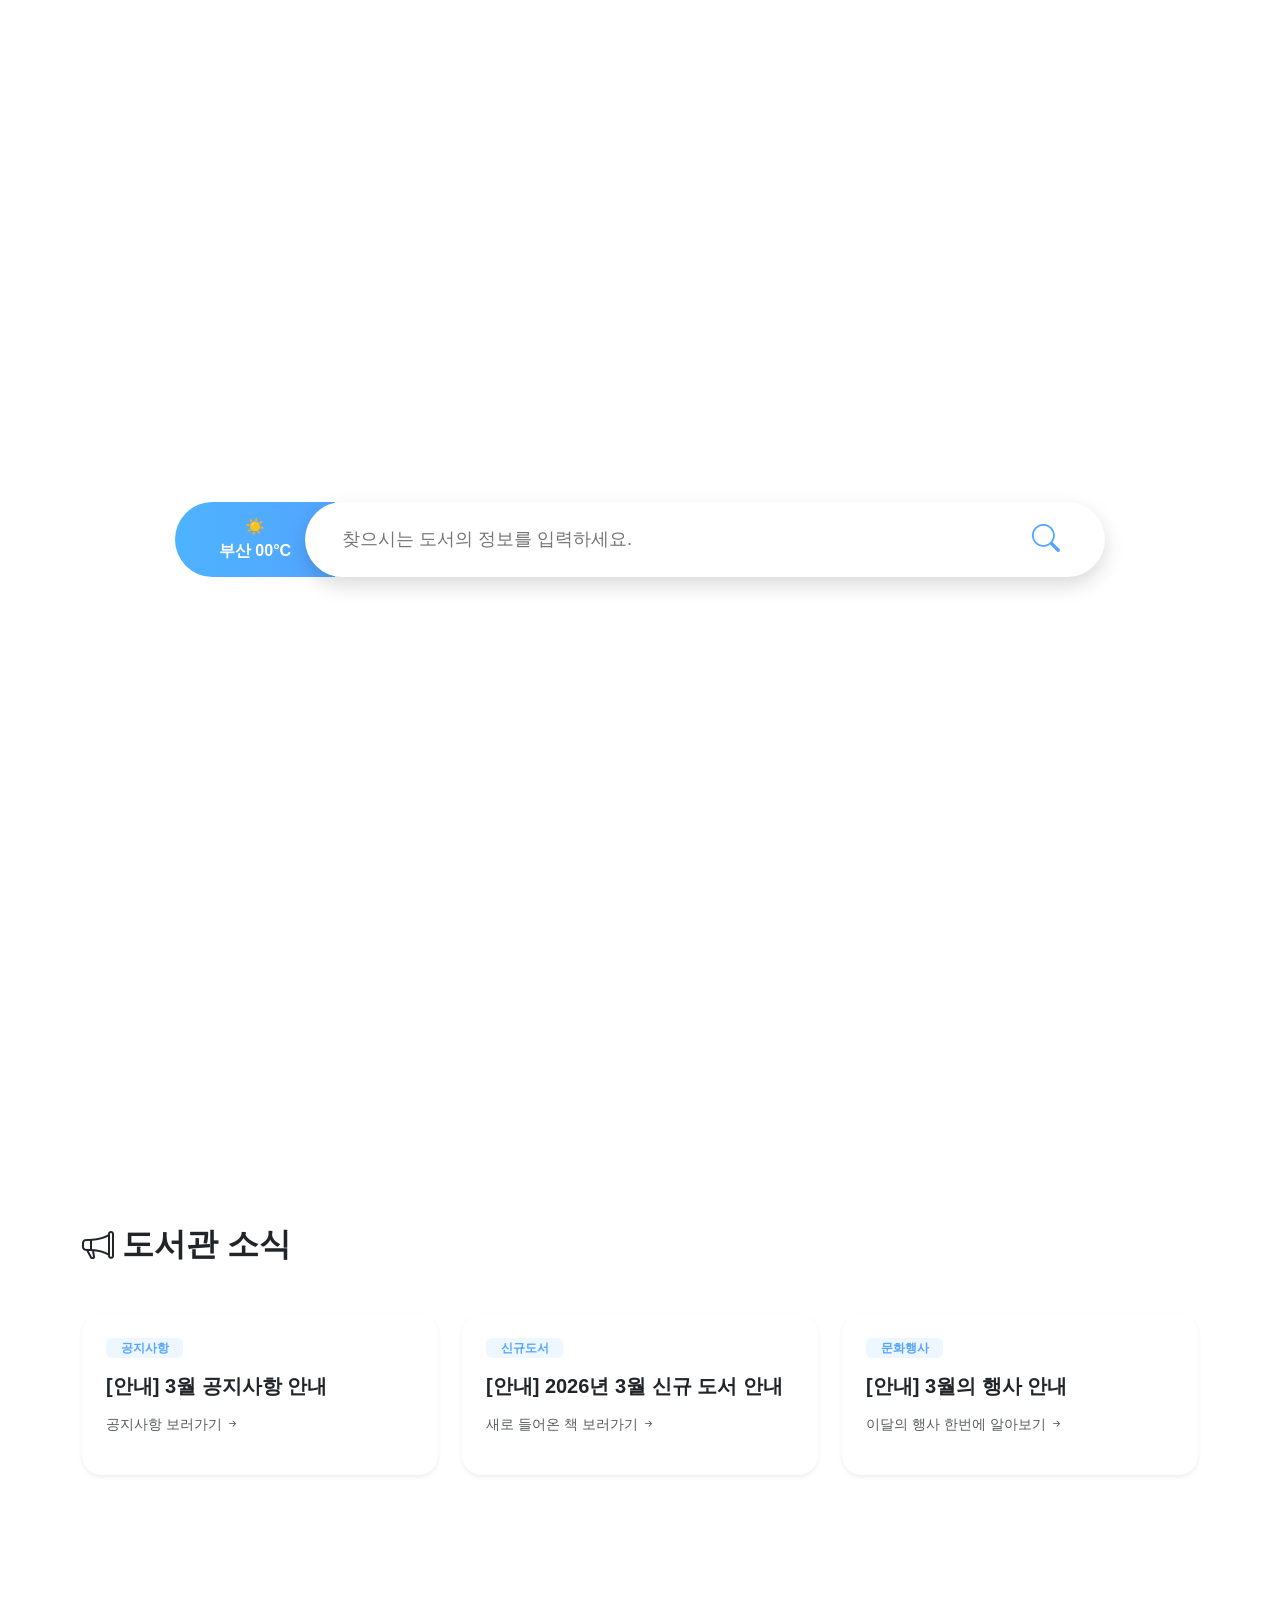
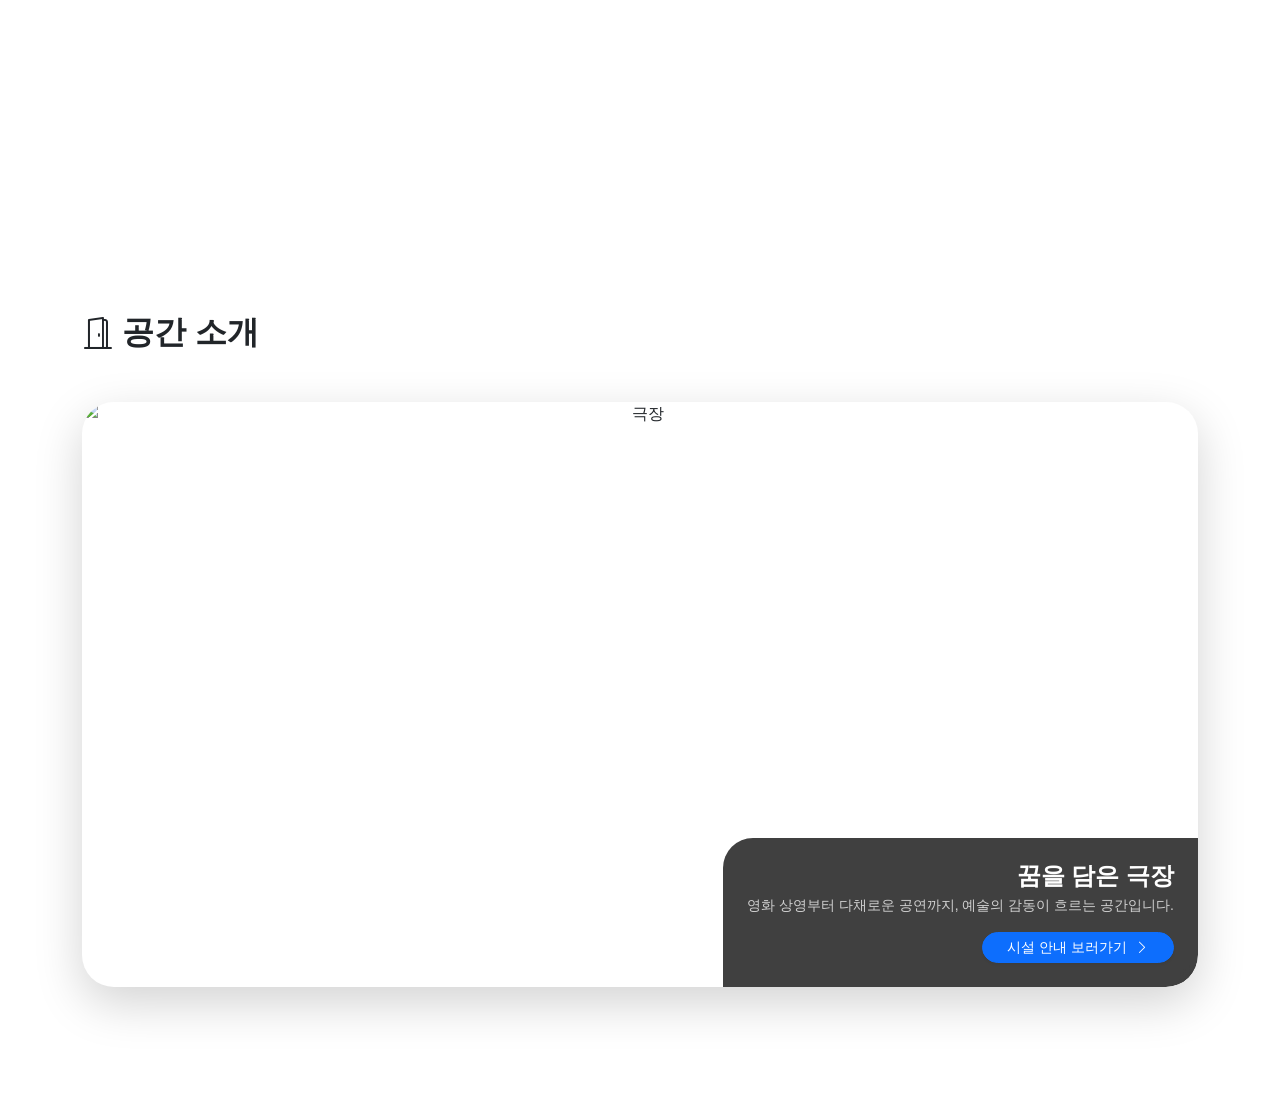
==== commit 6738231c: "Merge branch 'middle' into seonggyu" ====
--- a/src/main/resources/templates/index.html
+++ b/src/main/resources/templates/index.html
@@ -4,7 +4,11 @@
       xmlns:th="http://www.thymeleaf.org"
       layout:decorate="~{layout/base}">
 <head>
-    <link rel="stylesheet" href="https://cdn.jsdelivr.net/npm/bootstrap-icons@1.11.0/font/bootstrap-icons.css">
+    <link href="https://cdn.jsdelivr.net/npm/bootstrap@5.3.3/dist/css/bootstrap.min.css" rel="stylesheet">
+
+    <link rel="stylesheet" href="https://cdn.jsdelivr.net/npm/bootstrap-icons@1.11.3/font/bootstrap-icons.min.css">
+
+    <link rel="stylesheet" as="style" crossorigin href="https://cdn.jsdelivr.net/gh/orioncactus/pretendard@v1.3.9/dist/web/static/pretendard.min.css" />
 
     <style>
         :root { --lib-blue: #53a5ff; }
@@ -98,176 +102,195 @@
 </head>
 <body>
 
-<div layout:fragment="content">
-    <div class="scroll-dots" id="scrollDots">
-        <a href="#section1" class="dot active"></a>
-        <a href="#section2" class="dot"></a>
-        <a href="#section3" class="dot"></a>
+    <div layout:fragment="content">
+        <div class="scroll-dots" id="scrollDots">
+            <a href="#section1" class="dot active"></a>
+            <a href="#section2" class="dot"></a>
+            <a href="#section3" class="dot"></a>
+        </div>
+
+        <section id="section1" class="sectionBg">
+            <div class="text-center mb-5">
+                <h1 class="display-3 fw-bold">BUSAN LIBRARY</h1>
+                <p class="fs-5 opacity-75">부산의 미래를 담는 독서·문화·지식정보의 보고</p>
+            </div>
+
+            <form action="/book/booklist" method="get" class="search-capsule">
+                <div class="weather-box">
+                    <span id="weather-icon" th:text="${weatherIcon}">☀️</span>
+                    <span id="busan-text" th:text="'부산 ' + ${temp} + '°C'">부산 00°C</span>
+                </div>
+
+                <div class="search-input-group">
+                    <input type="text" name="keyword" class="search-input"
+                           placeholder="찾으시는 도서의 정보를 입력하세요." required autofocus>
+                    <button type="submit" class="search-btn">
+                        <i class="bi bi-search"></i>
+                    </button>
+                </div>
+            </form>
+
+            <div class="scroll-down-guide">
+                <div style="font-size: 13px; letter-spacing: 2px;">SCROLL DOWN</div>
+                <i class="bi bi-chevron-down arrow"></i>
+            </div>
+        </section>
+
+        <section id="section2" class="sectionBg">
+            <div class="container">
+                <h2 class="fw-bold mb-5"><i class="bi bi-megaphone align-middle me-2"></i>도서관 소식</h2>
+                <div class="row g-4">
+                    <div class="col-md-4">
+                        <a href="/notice/list" class="card p-4 shadow-sm h-100 text-decoration-none text-dark d-flex flex-column">
+                            <span class="badge badge-notice mb-3 w-25">공지사항</span>
+                            <h5 class="fw-bold mb-3">[안내] 3월 공지사항 안내</h5>
+                            <p class="text-muted small mt-auto">공지사항 보러가기 <i class="bi bi-arrow-right-short"></i></p>
+                        </a>
+                    </div>
+
+                    <div class="col-md-4">
+                        <a href="/book/booklist?sort=regDate" class="card p-4 shadow-sm h-100 text-decoration-none text-dark d-flex flex-column">
+                            <span class="badge badge-notice mb-3 w-25">신규도서</span>
+                            <h5 class="fw-bold mb-3">[안내] 2026년 3월 신규 도서 안내</h5>
+                            <p class="text-muted small mt-auto">새로 들어온 책 보러가기 <i class="bi bi-arrow-right-short"></i></p>
+                        </a>
+                    </div>
+
+                    <div class="col-md-4">
+                        <a href="/event/list" class="card p-4 shadow-sm h-100 text-decoration-none text-dark d-flex flex-column">
+                            <span class="badge badge-notice mb-3 w-25">문화행사</span>
+                            <h5 class="fw-bold mb-3">[안내] 3월의 행사 안내</h5>
+                            <p class="text-muted small mt-auto">이달의 행사 한번에 알아보기 <i class="bi bi-arrow-right-short"></i></p>
+                        </a>
+                    </div>
+                </div>
+            </div>
+        </section>
+
+        <section id="section3" class="sectionBg">
+            <div class="container text-center">
+                <h2 class="fw-bold mb-5 text-start"><i class="bi bi-door-open align-middle me-2"></i>공간 소개</h2>
+
+                <div id="libCarousel" class="carousel slide shadow-lg rounded-5 overflow-hidden" data-bs-ride="carousel">
+                    <div class="carousel-indicators">
+                        <button type="button" data-bs-target="#libCarousel" data-bs-slide-to="0" class="active"></button>
+                        <button type="button" data-bs-target="#libCarousel" data-bs-slide-to="1"></button>
+                        <button type="button" data-bs-target="#libCarousel" data-bs-slide-to="2"></button>
+                        <button type="button" data-bs-target="#libCarousel" data-bs-slide-to="3"></button>
+                    </div>
+
+                    <div class="carousel-inner">
+                        <div class="carousel-item active">
+                            <img src="/images/space_01.png" class="d-block w-100" alt="극장">
+                            <div class="carousel-caption d-none d-md-block p-0" style="right: 0; bottom: 0; left: auto; margin: 0; z-index: 50;">
+                                <div class="p-4" style="background: rgba(0,0,0,0.75); backdrop-filter: blur(15px); border-top-left-radius: 30px; display: inline-block; text-align: right; pointer-events: auto;">
+                                    <h4 class="fw-bold mb-1">꿈을 담은 극장</h4>
+                                    <p class="small mb-3 opacity-75">영화 상영부터 다채로운 공연까지, 예술의 감동이 흐르는 공간입니다.</p>
+                                    <a th:href="@{/info/facilities}" href="/info/facilities" class="btn btn-primary btn-sm rounded-pill px-4 shadow-sm" style="position: relative; z-index: 60;">
+                                        시설 안내 보러가기 <i class="bi bi-chevron-right ms-1"></i>
+                                    </a>
+                                </div>
+                            </div>
+                        </div>
+
+                        <div class="carousel-item">
+                            <img src="/images/space_02.jpg" class="d-block w-100" alt="회의실">
+                            <div class="carousel-caption d-none d-md-block p-0" style="right: 0; bottom: 0; left: auto; margin: 0; z-index: 50;">
+                                <div class="p-4" style="background: rgba(0,0,0,0.75); backdrop-filter: blur(15px); border-top-left-radius: 30px; display: inline-block; text-align: right; pointer-events: auto;">
+                                    <h4 class="fw-bold mb-1">스마트 회의실</h4>
+                                    <p class="small mb-3 opacity-75">집중력 있는 비즈니스 미팅과 자유로운 아이디어가 피어나는 곳입니다.</p>
+                                    <a th:href="@{/info/facilities}" href="/info/facilities" class="btn btn-primary btn-sm rounded-pill px-4 shadow-sm" style="position: relative; z-index: 60;">
+                                        시설 안내 보러가기 <i class="bi bi-chevron-right ms-1"></i>
+                                    </a>
+                                </div>
+                            </div>
+                        </div>
+
+                        <div class="carousel-item">
+                            <img src="/images/space_03.png" class="d-block w-100" alt="조리실">
+                            <div class="carousel-caption d-none d-md-block p-0" style="right: 0; bottom: 0; left: auto; margin: 0; z-index: 50;">
+                                <div class="p-4" style="background: rgba(0,0,0,0.75); backdrop-filter: blur(15px); border-top-left-radius: 30px; display: inline-block; text-align: right; pointer-events: auto;">
+                                    <h4 class="fw-bold mb-1">꿈을 굽는 주방</h4>
+                                    <p class="small mb-3 opacity-75">고소한 냄새와 즐거운 대화가 가득한 도서관 안의 특별한 주방입니다.</p>
+                                    <a th:href="@{/info/facilities}" href="/info/facilities" class="btn btn-primary btn-sm rounded-pill px-4 shadow-sm" style="position: relative; z-index: 60;">
+                                        시설 안내 보러가기 <i class="bi bi-chevron-right ms-1"></i>
+                                    </a>
+                                </div>
+                            </div>
+                        </div>
+
+                        <div class="carousel-item">
+                            <img src="/images/space_04.png" class="d-block w-100" alt="옥상정원">
+                            <div class="carousel-caption d-none d-md-block p-0" style="right: 0; bottom: 0; left: auto; margin: 0; z-index: 50;">
+                                <div class="p-4" style="background: rgba(0,0,0,0.75); backdrop-filter: blur(15px); border-top-left-radius: 30px; display: inline-block; text-align: right; pointer-events: auto;">
+                                    <h4 class="fw-bold mb-1">하늘뜰 옥상정원</h4>
+                                    <p class="small mb-3 opacity-75">탁 트인 하늘 아래, 지친 일상을 잠시 내려놓는 도심 속 힐링 쉼터입니다.</p>
+                                    <a th:href="@{/info/facilities}" href="/info/facilities" class="btn btn-primary btn-sm rounded-pill px-4 shadow-sm" style="position: relative; z-index: 60;">
+                                        시설 안내 보러가기 <i class="bi bi-chevron-right ms-1"></i>
+                                    </a>
+                                </div>
+                            </div>
+                        </div>
+                    </div>
+
+                    <button class="carousel-control-prev" type="button" data-bs-target="#libCarousel" data-bs-slide="prev" style="z-index: 40;">
+                        <span class="carousel-control-prev-icon" aria-hidden="true"></span>
+                    </button>
+                    <button class="carousel-control-next" type="button" data-bs-target="#libCarousel" data-bs-slide="next" style="z-index: 40;">
+                        <span class="carousel-control-next-icon" aria-hidden="true"></span>
+                    </button>
+                </div>
+            </div>
+        </section>
+        <script src="https://cdn.jsdelivr.net/npm/bootstrap@5.3.3/dist/js/bootstrap.bundle.min.js"></script>
+
+        <th:block layout:fragment="script">
+            <script>
+                document.addEventListener('DOMContentLoaded', () => { // DOM이 로드된 후 실행
+                    const dots = document.querySelectorAll('.dot');
+                    const sections = document.querySelectorAll('section');
+                    const dotsContainer = document.getElementById('scrollDots');
+
+                    function updateDots() {
+                        let current = "";
+                        const scrollPos = window.scrollY; // pageYOffset 대신 사용
+
+                        sections.forEach(s => {
+                            const sectionTop = s.offsetTop;
+                            const sectionHeight = s.clientHeight;
+                            // 섹션의 중간 지점을 지날 때 활성화되도록 계산
+                            if (scrollPos >= (sectionTop - sectionHeight / 3)) {
+                                current = s.getAttribute('id');
+                            }
+                        });
+
+                        dots.forEach(d => {
+                            d.classList.remove('active');
+                            // href가 현재 섹션 ID를 포함하고 있다면 active 클래스 추가
+                            if (current && d.getAttribute('href').includes(current)) {
+                                d.classList.add('active');
+                            }
+                        });
+
+                        // 섹션 2, 3에서 점 색상 변경 (가독성 확보)
+                        if (dotsContainer) {
+                            if (current === 'section2' || current === 'section3') {
+                                dotsContainer.classList.add('dots-dark');
+                            } else {
+                                dotsContainer.classList.remove('dots-dark');
+                            }
+                        }
+                    }
+
+                    // 스크롤 할 때마다 실행
+                    window.addEventListener('scroll', updateDots);
+
+                    // 페이지 로드 직후 한 번 실행 (첫 번째 점 활성화용)
+                    updateDots();
+                });
+            </script>
+        </th:block>
     </div>
-
-    <section id="section1" class="sectionBg">
-        <div class="text-center mb-5">
-            <h1 class="display-3 fw-bold">BUSAN LIBRARY</h1>
-            <p class="fs-5 opacity-75">부산의 미래를 담는 독서·문화·지식정보의 보고</p>
-        </div>
-
-        <form action="/book/booklist" method="get" class="search-capsule">
-            <div class="weather-box">
-                <span id="weather-icon" th:text="${weatherIcon}">☀️</span>
-                <span id="busan-text" th:text="'부산 ' + ${temp} + '°C'">부산 00°C</span>
-            </div>
-
-            <div class="search-input-group">
-                <input type="text" name="keyword" class="search-input"
-                       placeholder="찾으시는 도서의 정보를 입력하세요." required autofocus>
-                <button type="submit" class="search-btn">
-                    <i class="bi bi-search"></i>
-                </button>
-            </div>
-        </form>
-
-        <div class="scroll-down-guide">
-            <div style="font-size: 13px; letter-spacing: 2px;">SCROLL DOWN</div>
-            <i class="bi bi-chevron-down arrow"></i>
-        </div>
-    </section>
-
-    <section id="section2" class="sectionBg">
-        <div class="container">
-            <h2 class="fw-bold mb-5"><i class="bi bi-megaphone align-middle me-2"></i>도서관 소식</h2>
-            <div class="row g-4">
-                <div class="col-md-4">
-                    <a href="/notice/list" class="card p-4 shadow-sm h-100 text-decoration-none text-dark d-flex flex-column">
-                        <span class="badge badge-notice mb-3 w-25">공지사항</span>
-                        <h5 class="fw-bold mb-3">[안내] 3월 공지사항 안내</h5>
-                        <p class="text-muted small mt-auto">공지사항 보러가기 <i class="bi bi-arrow-right-short"></i></p>
-                    </a>
-                </div>
-
-                <div class="col-md-4">
-                    <a href="/book/booklist?sort=regDate" class="card p-4 shadow-sm h-100 text-decoration-none text-dark d-flex flex-column">
-                        <span class="badge badge-notice mb-3 w-25">신규도서</span>
-                        <h5 class="fw-bold mb-3">[안내] 2026년 3월 신규 도서 안내</h5>
-                        <p class="text-muted small mt-auto">새로 들어온 책 보러가기 <i class="bi bi-arrow-right-short"></i></p>
-                    </a>
-                </div>
-
-                <div class="col-md-4">
-                    <a href="/event/list" class="card p-4 shadow-sm h-100 text-decoration-none text-dark d-flex flex-column">
-                        <span class="badge badge-notice mb-3 w-25">문화행사</span>
-                        <h5 class="fw-bold mb-3">[안내] 3월의 행사 안내</h5>
-                        <p class="text-muted small mt-auto">이달의 행사 한번에 알아보기 <i class="bi bi-arrow-right-short"></i></p>
-                    </a>
-                </div>
-            </div>
-        </div>
-    </section>
-
-    <section id="section3" class="sectionBg">
-        <div class="container text-center">
-            <h2 class="fw-bold mb-5 text-start"><i class="bi bi-door-open align-middle me-2"></i>공간 소개</h2>
-
-            <div id="libCarousel" class="carousel slide shadow-lg rounded-5 overflow-hidden" data-bs-ride="carousel">
-                <div class="carousel-indicators">
-                    <button type="button" data-bs-target="#libCarousel" data-bs-slide-to="0" class="active"></button>
-                    <button type="button" data-bs-target="#libCarousel" data-bs-slide-to="1"></button>
-                    <button type="button" data-bs-target="#libCarousel" data-bs-slide-to="2"></button>
-                    <button type="button" data-bs-target="#libCarousel" data-bs-slide-to="3"></button>
-                </div>
-
-                <div class="carousel-inner">
-                    <div class="carousel-item active">
-                        <img src="/images/space_01.jpg" class="d-block w-100" alt="극장">
-                        <div class="carousel-caption d-none d-md-block p-0" style="right: 0; bottom: 0; left: auto; margin: 0; z-index: 50;">
-                            <div class="p-4" style="background: rgba(0,0,0,0.75); backdrop-filter: blur(15px); border-top-left-radius: 30px; display: inline-block; text-align: right; pointer-events: auto;">
-                                <h4 class="fw-bold mb-1">꿈을 담은 극장</h4>
-                                <p class="small mb-3 opacity-75">영화 상영부터 다채로운 공연까지, 예술의 감동이 흐르는 공간입니다.</p>
-                                <a th:href="@{/info/facilities}" href="/info/facilities" class="btn btn-primary btn-sm rounded-pill px-4 shadow-sm" style="position: relative; z-index: 60;">
-                                    시설 안내 보러가기 <i class="bi bi-chevron-right ms-1"></i>
-                                </a>
-                            </div>
-                        </div>
-                    </div>
-
-                    <div class="carousel-item">
-                        <img src="/images/space_02.jpg" class="d-block w-100" alt="회의실">
-                        <div class="carousel-caption d-none d-md-block p-0" style="right: 0; bottom: 0; left: auto; margin: 0; z-index: 50;">
-                            <div class="p-4" style="background: rgba(0,0,0,0.75); backdrop-filter: blur(15px); border-top-left-radius: 30px; display: inline-block; text-align: right; pointer-events: auto;">
-                                <h4 class="fw-bold mb-1">스마트 회의실</h4>
-                                <p class="small mb-3 opacity-75">집중력 있는 비즈니스 미팅과 자유로운 아이디어가 피어나는 곳입니다.</p>
-                                <a th:href="@{/info/facilities}" href="/info/facilities" class="btn btn-primary btn-sm rounded-pill px-4 shadow-sm" style="position: relative; z-index: 60;">
-                                    시설 안내 보러가기 <i class="bi bi-chevron-right ms-1"></i>
-                                </a>
-                            </div>
-                        </div>
-                    </div>
-
-                    <div class="carousel-item">
-                        <img src="/images/space_03.jpg" class="d-block w-100" alt="조리실">
-                        <div class="carousel-caption d-none d-md-block p-0" style="right: 0; bottom: 0; left: auto; margin: 0; z-index: 50;">
-                            <div class="p-4" style="background: rgba(0,0,0,0.75); backdrop-filter: blur(15px); border-top-left-radius: 30px; display: inline-block; text-align: right; pointer-events: auto;">
-                                <h4 class="fw-bold mb-1">꿈을 굽는 주방</h4>
-                                <p class="small mb-3 opacity-75">고소한 냄새와 즐거운 대화가 가득한 도서관 안의 특별한 주방입니다.</p>
-                                <a th:href="@{/info/facilities}" href="/info/facilities" class="btn btn-primary btn-sm rounded-pill px-4 shadow-sm" style="position: relative; z-index: 60;">
-                                    시설 안내 보러가기 <i class="bi bi-chevron-right ms-1"></i>
-                                </a>
-                            </div>
-                        </div>
-                    </div>
-
-                    <div class="carousel-item">
-                        <img src="/images/space_04.jpg" class="d-block w-100" alt="옥상정원">
-                        <div class="carousel-caption d-none d-md-block p-0" style="right: 0; bottom: 0; left: auto; margin: 0; z-index: 50;">
-                            <div class="p-4" style="background: rgba(0,0,0,0.75); backdrop-filter: blur(15px); border-top-left-radius: 30px; display: inline-block; text-align: right; pointer-events: auto;">
-                                <h4 class="fw-bold mb-1">하늘뜰 옥상정원</h4>
-                                <p class="small mb-3 opacity-75">탁 트인 하늘 아래, 지친 일상을 잠시 내려놓는 도심 속 힐링 쉼터입니다.</p>
-                                <a th:href="@{/info/facilities}" href="/info/facilities" class="btn btn-primary btn-sm rounded-pill px-4 shadow-sm" style="position: relative; z-index: 60;">
-                                    시설 안내 보러가기 <i class="bi bi-chevron-right ms-1"></i>
-                                </a>
-                            </div>
-                        </div>
-                    </div>
-                </div>
-
-                <button class="carousel-control-prev" type="button" data-bs-target="#libCarousel" data-bs-slide="prev" style="z-index: 40;">
-                    <span class="carousel-control-prev-icon" aria-hidden="true"></span>
-                </button>
-                <button class="carousel-control-next" type="button" data-bs-target="#libCarousel" data-bs-slide="next" style="z-index: 40;">
-                    <span class="carousel-control-next-icon" aria-hidden="true"></span>
-                </button>
-            </div>
-        </div>
-    </section>
-</div>
-
-<th:block layout:fragment="script">
-    <script>
-        const dots = document.querySelectorAll('.dot');
-        const sections = document.querySelectorAll('section');
-        const dotsContainer = document.getElementById('scrollDots');
-
-        window.addEventListener('scroll', () => {
-            let current = "";
-            sections.forEach(s => {
-                const sectionTop = s.offsetTop;
-                const sectionHeight = s.clientHeight;
-                if (pageYOffset >= (sectionTop - sectionHeight / 3)) current = s.getAttribute('id');
-            });
-
-            dots.forEach(d => {
-                d.classList.remove('active');
-                if (d.getAttribute('href').includes(current)) d.classList.add('active');
-            });
-
-            // 섹션 2, 3에서 점 색상 변경 로직 보강
-            if (current === 'section2' || current === 'section3') {
-                dotsContainer.classList.add('dots-dark');
-            } else {
-                dotsContainer.classList.remove('dots-dark');
-            }
-        }); // 스크립트 닫기 완료
-    </script>
-</th:block>
 
 </body>
 </html>
